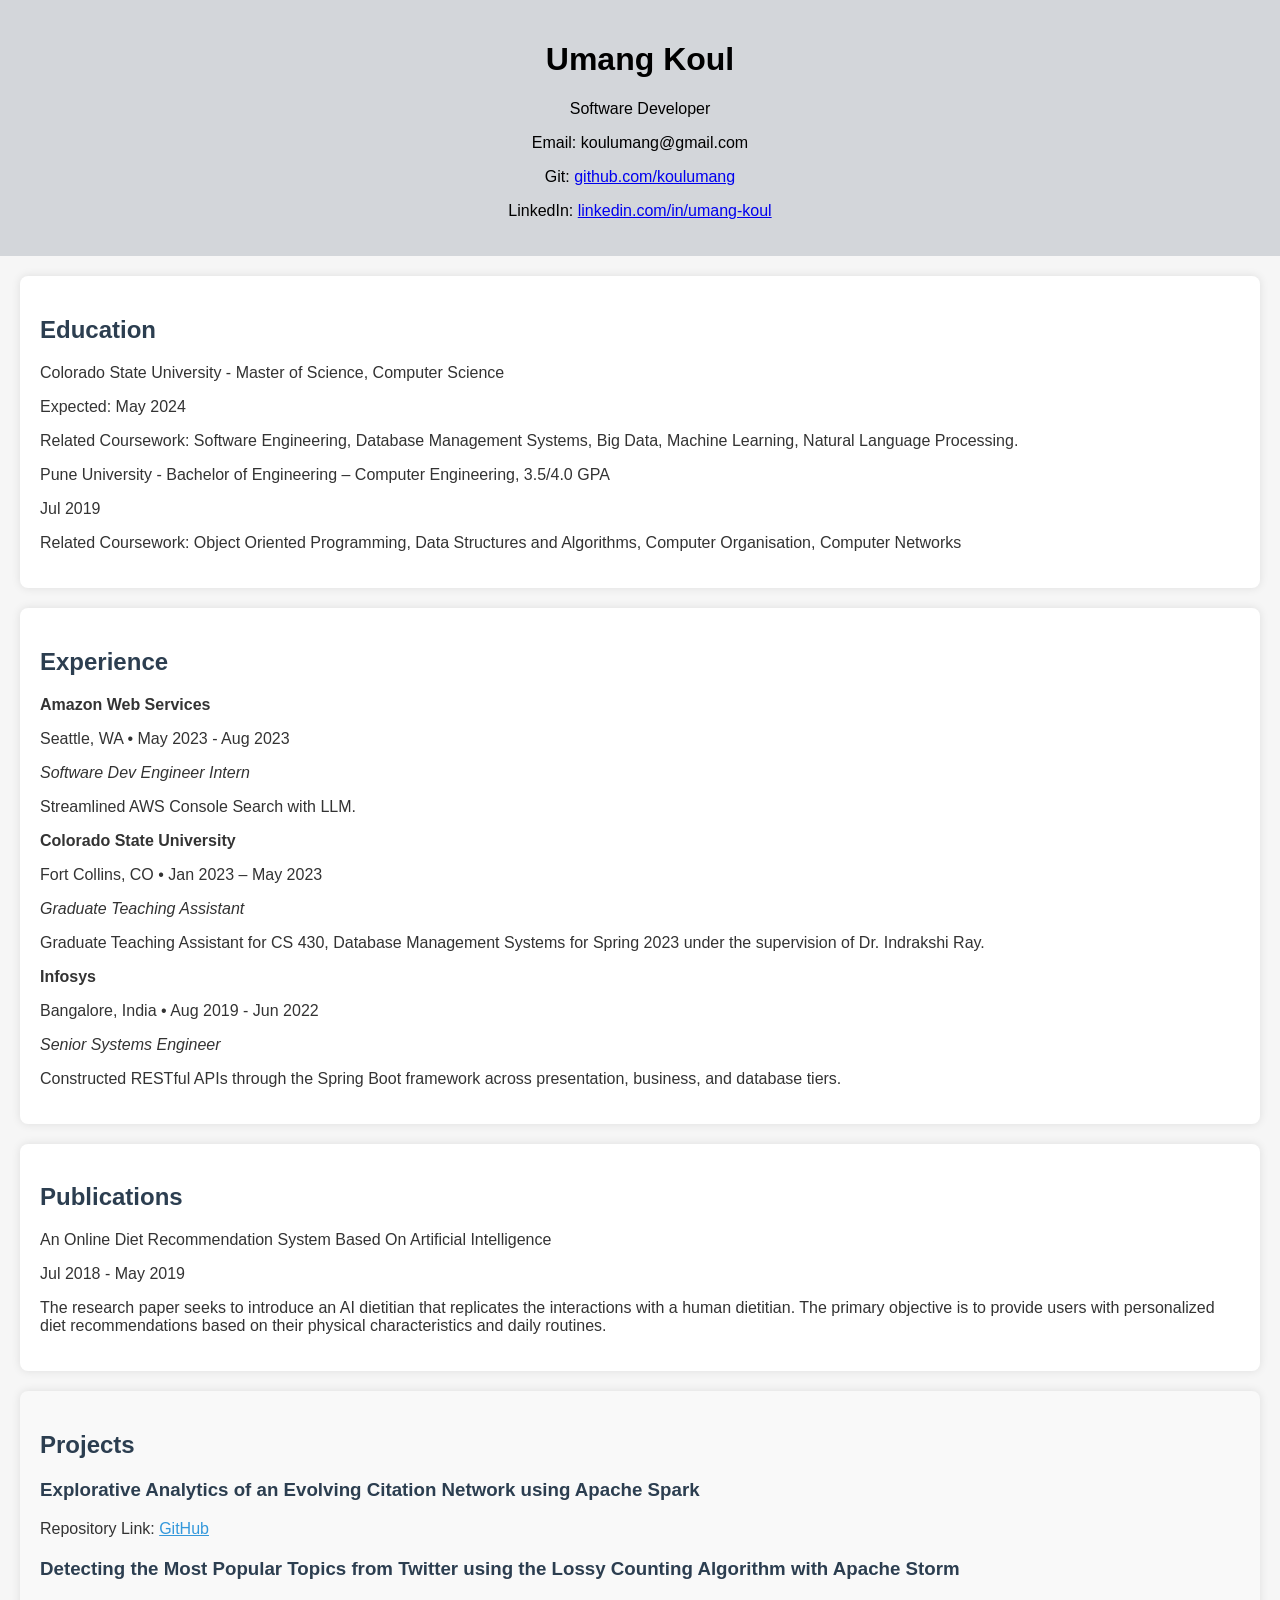
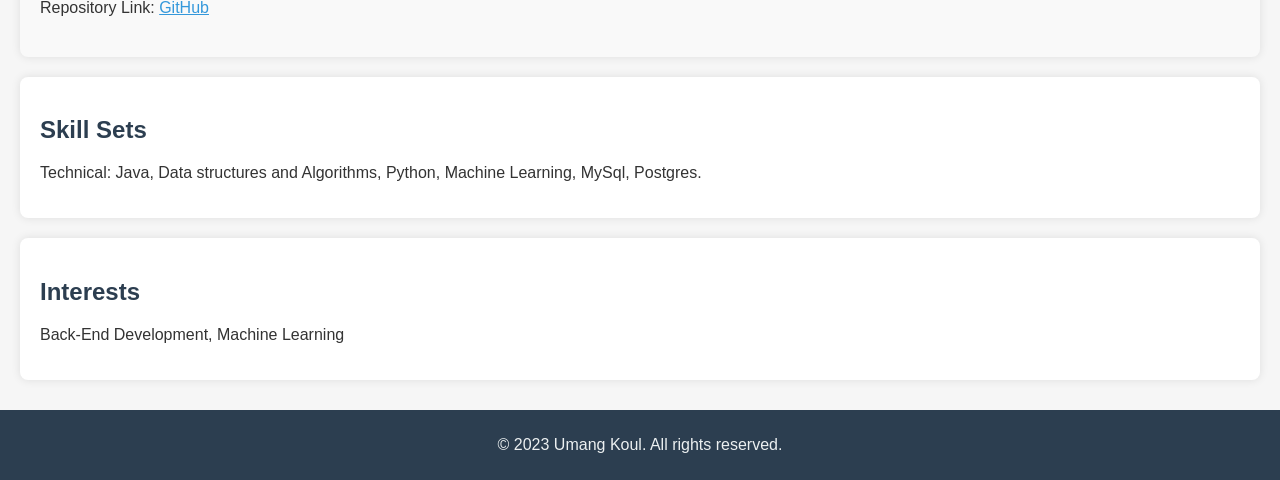
==== index.html @ 58afb128 "a" ====
<!DOCTYPE html>
<html lang="en">

<head>
  <meta charset="UTF-8">
  <meta name="viewport" content="width=device-width, initial-scale=1.0">
  <title>Umang Koul - Portfolio</title>
  <style>
    body {
      font-family: 'Arial', sans-serif;
      margin: 0;
      padding: 0;
      background-color: #f6f6f6;
      color: #333;
    }

    header {
      background-color: #d3d6da;
      color: #000000;
      text-align: center;
      padding: 20px;
    }


    h2,
    h3 {
      color: #2c3e50;
    }

    section {
      background-color: #fff;
      margin: 20px;
      padding: 20px;
      border-radius: 8px;
      box-shadow: 0 0 10px rgba(0, 0, 0, 0.1);
    }

    ul {
      list-style-type: none;
      padding: 0;
    }

    section.projects {
      background-color: #f9f9f9;
      padding: 20px;
    }

    .project {
      margin-bottom: 20px;
    }

    .project h3 {
      color: #2c3e50;
    }

    .project a {
      color: #3498db;
    }

    footer {
      text-align: center;
      margin-top: 30px;
      padding: 10px;
      background-color: #2c3e50;
      color: #ecf0f1;
    }
  </style>
</head>

<body>
  <header>
    <h1>Umang Koul</h1>
    <p>Software Developer</p>
    <p>Email: koulumang@gmail.com</p>
    <p>Git: <a href="https://github.com/koulumang" target="_blank">github.com/koulumang</a></p>
    <p>LinkedIn: <a href="https://www.linkedin.com/in/umang-koul/" target="_blank">linkedin.com/in/umang-koul</a></p>
  </header>

  <section>
    <h2>Education</h2>
    <p>Colorado State University - Master of Science, Computer Science</p>
    <p>Expected: May 2024</p>
    <p>Related Coursework: Software Engineering, Database Management Systems, Big Data, Machine Learning, Natural
      Language Processing.</p>
    <p>Pune University - Bachelor of Engineering – Computer Engineering, 3.5/4.0 GPA</p>
    <p>Jul 2019</p>
    <p>Related Coursework: Object Oriented Programming, Data Structures and Algorithms, Computer Organisation, Computer
      Networks</p>
  </section>

  <section>
    <h2>Experience</h2>
    <p><strong>Amazon Web Services</strong></p>
    <p>Seattle, WA • May 2023 - Aug 2023</p>
    <p><em>Software Dev Engineer Intern</em></p>
    <ul>
      <li>Streamlined AWS Console Search with LLM.</li>
      <!-- Add more details as needed -->
    </ul>

    <p><strong>Colorado State University</strong></p>
    <p>Fort Collins, CO • Jan 2023 – May 2023</p>
    <p><em>Graduate Teaching Assistant</em></p>
    <ul>
      <li>Graduate Teaching Assistant for CS 430, Database Management Systems for Spring 2023 under the supervision of
        Dr. Indrakshi Ray.</li>
      <!-- Add more details as needed -->
    </ul>

    <p><strong>Infosys</strong></p>
    <p>Bangalore, India • Aug 2019 - Jun 2022</p>
    <p><em>Senior Systems Engineer</em></p>
    <ul>
      <li>Constructed RESTful APIs through the Spring Boot framework across presentation, business, and database tiers.
      </li>
      <!-- Add more details as needed -->
    </ul>
  </section>

  <section>
    <h2>Publications</h2>
    <p>An Online Diet Recommendation System Based On Artificial Intelligence</p>
    <p>Jul 2018 - May 2019</p>
    <p>The research paper seeks to introduce an AI dietitian that replicates the interactions with a human dietitian.
      The primary objective is to provide users with personalized diet recommendations based on their physical
      characteristics and daily routines.</p>
  </section>

  <section class="projects">
    <h2>Projects</h2>

    <div class="project">
      <h3>Explorative Analytics of an Evolving Citation Network using Apache Spark</h3>
      <p>Repository Link: <a
          href="https://github.com/koulumang/CSU-CS535/tree/main/Explorative%20Analytics%20of%20an%20Evolving%20Citation%20Network%20using%20Apache%20Spark"
          target="_blank">GitHub</a></p>
    </div>

    <div class="project">
      <h3>Detecting the Most Popular Topics from Twitter using the Lossy Counting Algorithm with Apache Storm</h3>
      <p>Repository Link: <a
          href="https://github.com/koulumang/CSU-CS535/tree/main/Detecting%20the%20Most%20Popular%20Topics%20from%20Live%20Twitter%20Message%20Streams%20using%20the%20Lossy%20Counting%20Algorithm%20with%20Apache%20Storm"
          target="_blank">GitHub</a></p>
    </div>

    <!-- Add more projects as needed -->
  </section>

  <section>
    <h2>Skill Sets</h2>
    <p>Technical: Java, Data structures and Algorithms, Python, Machine Learning, MySql, Postgres.</p>
  </section>

  <section>
    <h2>Interests</h2>
    <p>Back-End Development, Machine Learning</p>
  </section>

  <footer>
    <p>&copy; 2023 Umang Koul. All rights reserved.</p>
  </footer>
</body>

</html>
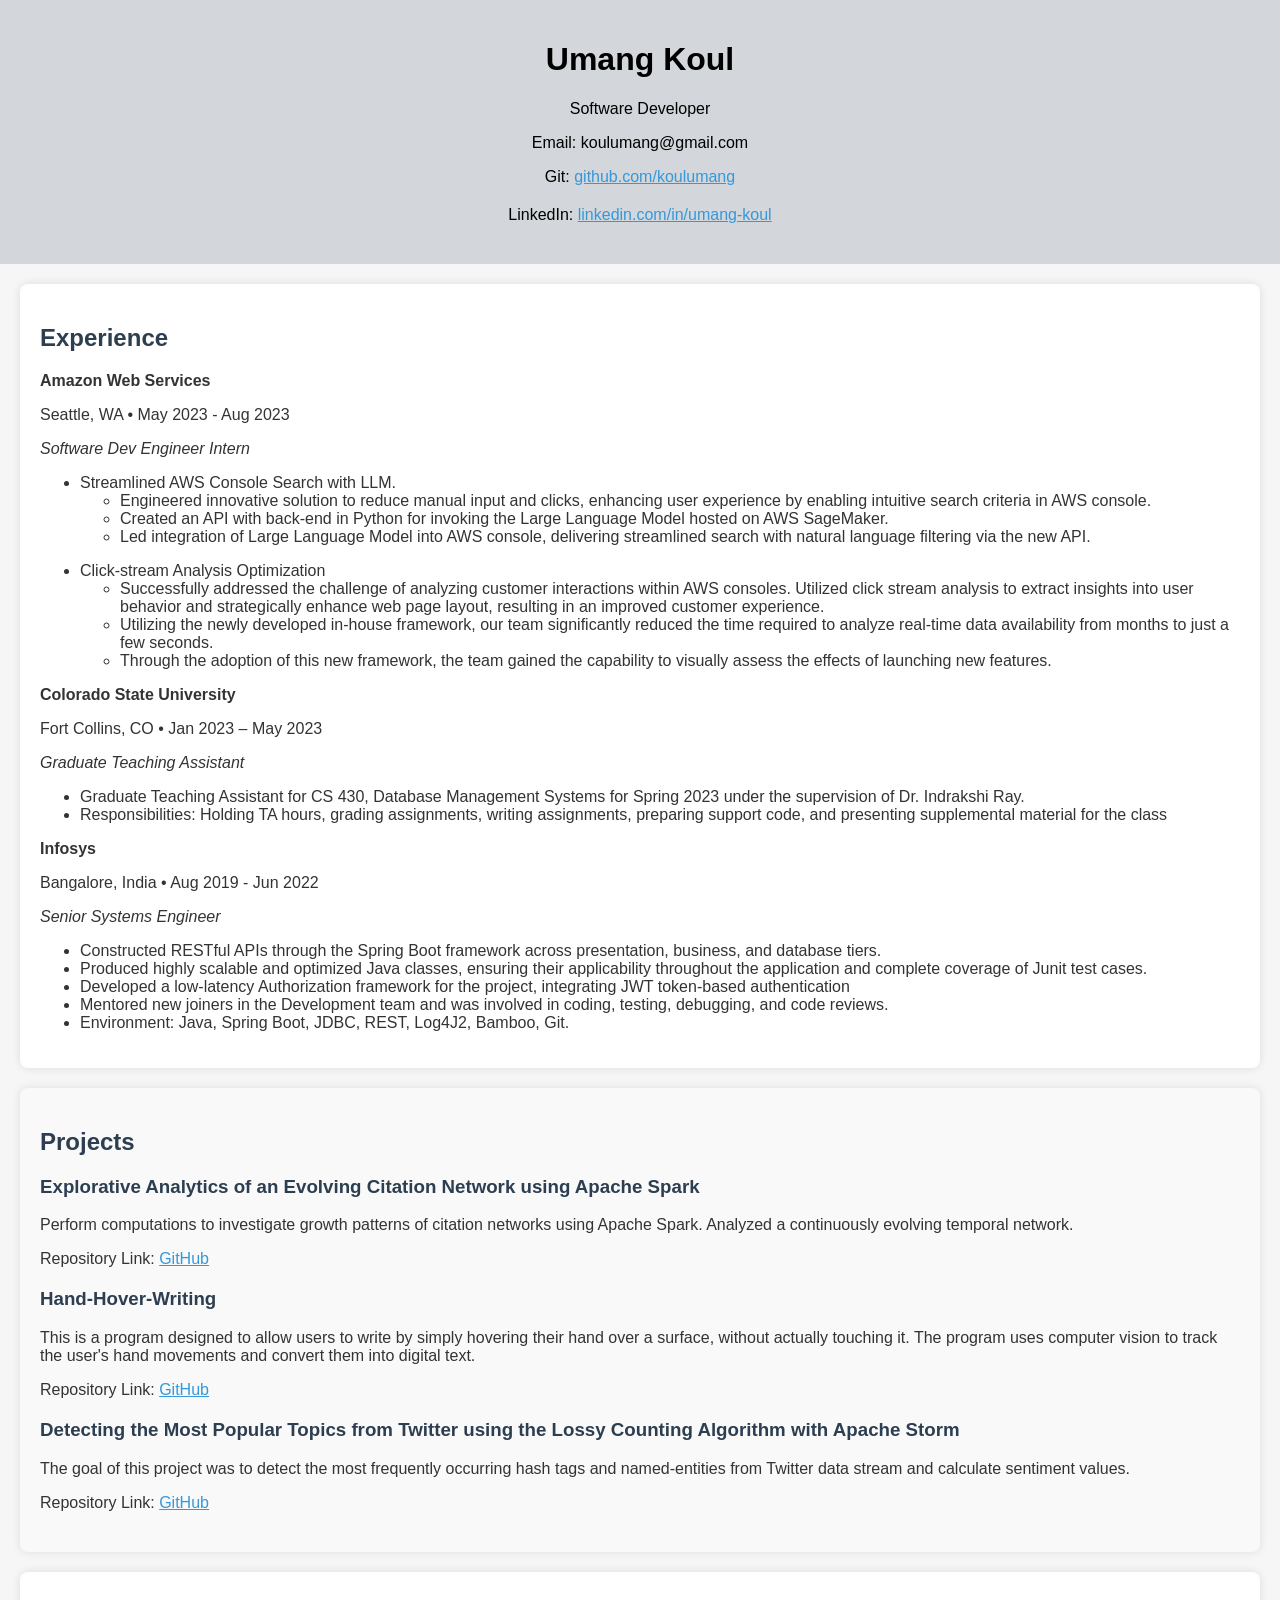
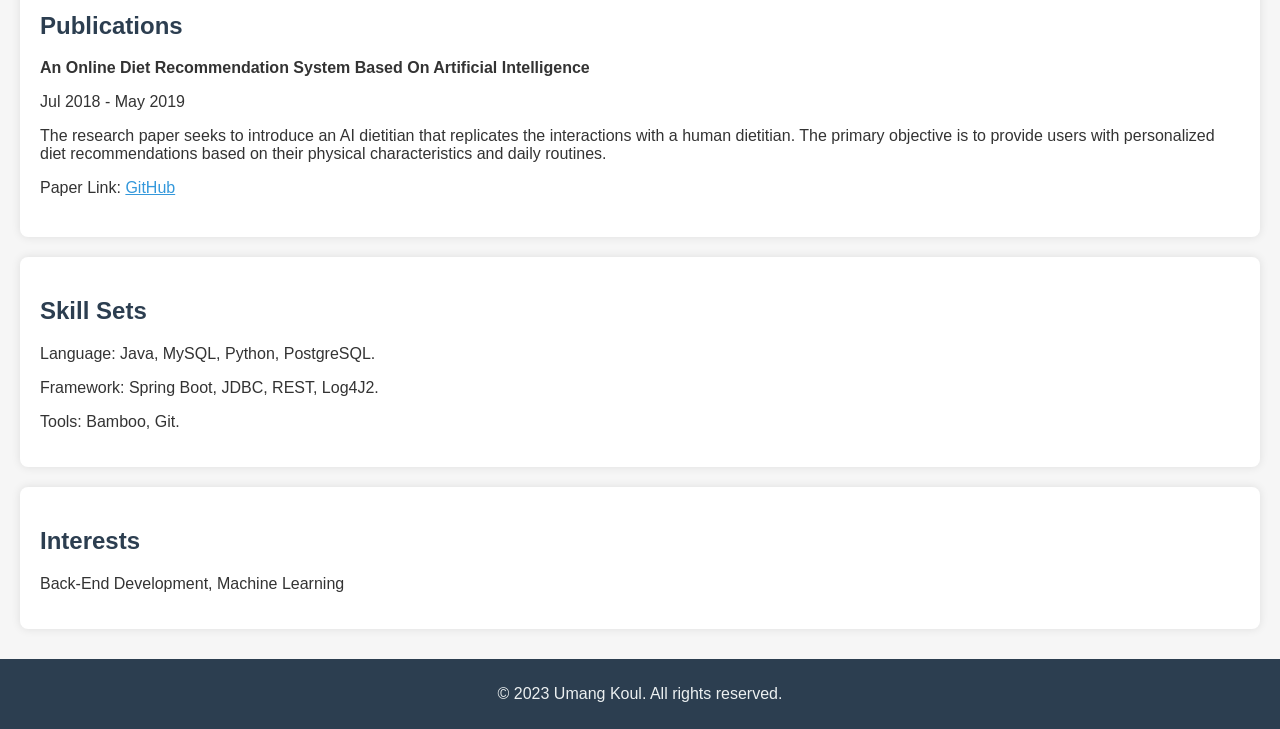
==== commit 71c39853: "changes" ====
--- a/index.html
+++ b/index.html
@@ -33,12 +33,9 @@
       padding: 20px;
       border-radius: 8px;
       box-shadow: 0 0 10px rgba(0, 0, 0, 0.1);
+      
     }
 
-    ul {
-      list-style-type: none;
-      padding: 0;
-    }
 
     section.projects {
       background-color: #f9f9f9;
@@ -72,21 +69,9 @@
     <h1>Umang Koul</h1>
     <p>Software Developer</p>
     <p>Email: koulumang@gmail.com</p>
-    <p>Git: <a href="https://github.com/koulumang" target="_blank">github.com/koulumang</a></p>
-    <p>LinkedIn: <a href="https://www.linkedin.com/in/umang-koul/" target="_blank">linkedin.com/in/umang-koul</a></p>
+    <p class="project">Git: <a href="https://github.com/koulumang" target="_blank">github.com/koulumang</a></p>
+    <p class="project">LinkedIn: <a href="https://www.linkedin.com/in/umang-koul/" target="_blank">linkedin.com/in/umang-koul</a></p>
   </header>
-
-  <section>
-    <h2>Education</h2>
-    <p>Colorado State University - Master of Science, Computer Science</p>
-    <p>Expected: May 2024</p>
-    <p>Related Coursework: Software Engineering, Database Management Systems, Big Data, Machine Learning, Natural
-      Language Processing.</p>
-    <p>Pune University - Bachelor of Engineering – Computer Engineering, 3.5/4.0 GPA</p>
-    <p>Jul 2019</p>
-    <p>Related Coursework: Object Oriented Programming, Data Structures and Algorithms, Computer Organisation, Computer
-      Networks</p>
-  </section>
 
   <section>
     <h2>Experience</h2>
@@ -95,8 +80,27 @@
     <p><em>Software Dev Engineer Intern</em></p>
     <ul>
       <li>Streamlined AWS Console Search with LLM.</li>
-      <!-- Add more details as needed -->
+        <ul>
+          <li>Engineered innovative solution to reduce manual input and clicks, enhancing user experience by enabling intuitive
+          search criteria in AWS console.</li>
+          <li>Created an API with back-end in Python for invoking the Large Language Model hosted on AWS SageMaker.</li>
+          <li>Led integration of Large Language Model into AWS console, delivering streamlined search with natural language
+          filtering via the new API.</li>
+        </ul>
     </ul>
+
+        <ul>
+          <li>Click-stream Analysis Optimization</li>
+          <ul>
+            <li>Successfully addressed the challenge of analyzing customer interactions within AWS consoles. Utilized click stream
+            analysis to extract insights into user behavior and strategically enhance web page layout, resulting in an improved
+            customer experience.</li>
+            <li>Utilizing the newly developed in-house framework, our team significantly reduced the time required to analyze real-time
+            data availability from months to just a few seconds.</li>
+            <li>Through the adoption of this new framework, the team gained the capability to visually assess the effects of launching
+            new features.</li>
+          </ul>
+        </ul>
 
     <p><strong>Colorado State University</strong></p>
     <p>Fort Collins, CO • Jan 2023 – May 2023</p>
@@ -104,7 +108,8 @@
     <ul>
       <li>Graduate Teaching Assistant for CS 430, Database Management Systems for Spring 2023 under the supervision of
         Dr. Indrakshi Ray.</li>
-      <!-- Add more details as needed -->
+      <li>Responsibilities: Holding TA hours, grading assignments, writing assignments, preparing support code, and presenting
+      supplemental material for the class</li>
     </ul>
 
     <p><strong>Infosys</strong></p>
@@ -113,42 +118,67 @@
     <ul>
       <li>Constructed RESTful APIs through the Spring Boot framework across presentation, business, and database tiers.
       </li>
-      <!-- Add more details as needed -->
+     <li>Produced highly scalable and optimized Java classes, ensuring their applicability throughout the application and
+    complete
+    coverage of Junit test cases.</li>
+    <li>Developed a low-latency Authorization framework for the project, integrating JWT token-based authentication</li>
+    <li>Mentored new joiners in the Development team and was involved in coding, testing, debugging, and code reviews.</li>
+    <li>Environment: Java, Spring Boot, JDBC, REST, Log4J2, Bamboo, Git.</li>
     </ul>
-  </section>
-
-  <section>
-    <h2>Publications</h2>
-    <p>An Online Diet Recommendation System Based On Artificial Intelligence</p>
-    <p>Jul 2018 - May 2019</p>
-    <p>The research paper seeks to introduce an AI dietitian that replicates the interactions with a human dietitian.
-      The primary objective is to provide users with personalized diet recommendations based on their physical
-      characteristics and daily routines.</p>
   </section>
 
   <section class="projects">
     <h2>Projects</h2>
-
+  
     <div class="project">
       <h3>Explorative Analytics of an Evolving Citation Network using Apache Spark</h3>
+      <p>Perform computations to investigate growth patterns of citation networks using Apache Spark. Analyzed a continuously evolving temporal network.</p>
       <p>Repository Link: <a
           href="https://github.com/koulumang/CSU-CS535/tree/main/Explorative%20Analytics%20of%20an%20Evolving%20Citation%20Network%20using%20Apache%20Spark"
           target="_blank">GitHub</a></p>
     </div>
 
     <div class="project">
+      <h3>Hand-Hover-Writing</h3>
+            <p>This is a program designed to allow users to write by simply hovering their hand over a surface, without actually
+              touching it.
+              The program uses computer vision to track the user's hand movements and convert them into digital text.
+            </p>
+      <p>Repository Link: <a
+          href="https://github.com/koulumang/Hand-Hover-Writing"
+          target="_blank">GitHub</a></p>
+
+    </div>
+  
+    <div class="project">
       <h3>Detecting the Most Popular Topics from Twitter using the Lossy Counting Algorithm with Apache Storm</h3>
+      <p>The goal of this project was to detect the most frequently occurring hash tags and named-entities from Twitter
+      data stream and calculate sentiment values.</p>
       <p>Repository Link: <a
           href="https://github.com/koulumang/CSU-CS535/tree/main/Detecting%20the%20Most%20Popular%20Topics%20from%20Live%20Twitter%20Message%20Streams%20using%20the%20Lossy%20Counting%20Algorithm%20with%20Apache%20Storm"
           target="_blank">GitHub</a></p>
     </div>
+  
+  </section>
 
-    <!-- Add more projects as needed -->
+  <section >
+    <h2>Publications</h2>
+    <p><strong>An Online Diet Recommendation System Based On Artificial Intelligence</strong></p>
+    <p>Jul 2018 - May 2019</p>
+    <p>The research paper seeks to introduce an AI dietitian that replicates the interactions with a human dietitian.
+      The primary objective is to provide users with personalized diet recommendations based on their physical
+      characteristics and daily routines.</p>
+      <p class="project">Paper Link: <a
+          href="http://www.ijcseonline.isroset.org/pub_paper/193-IJCSE-06681-55.pdf"
+          target="_blank">GitHub</a></p>
   </section>
+
 
   <section>
     <h2>Skill Sets</h2>
-    <p>Technical: Java, Data structures and Algorithms, Python, Machine Learning, MySql, Postgres.</p>
+    <p>Language: Java, MySQL, Python, PostgreSQL.</p>
+    <p>Framework: Spring Boot, JDBC, REST, Log4J2.</p>
+    <p>Tools: Bamboo, Git.</p>
   </section>
 
   <section>
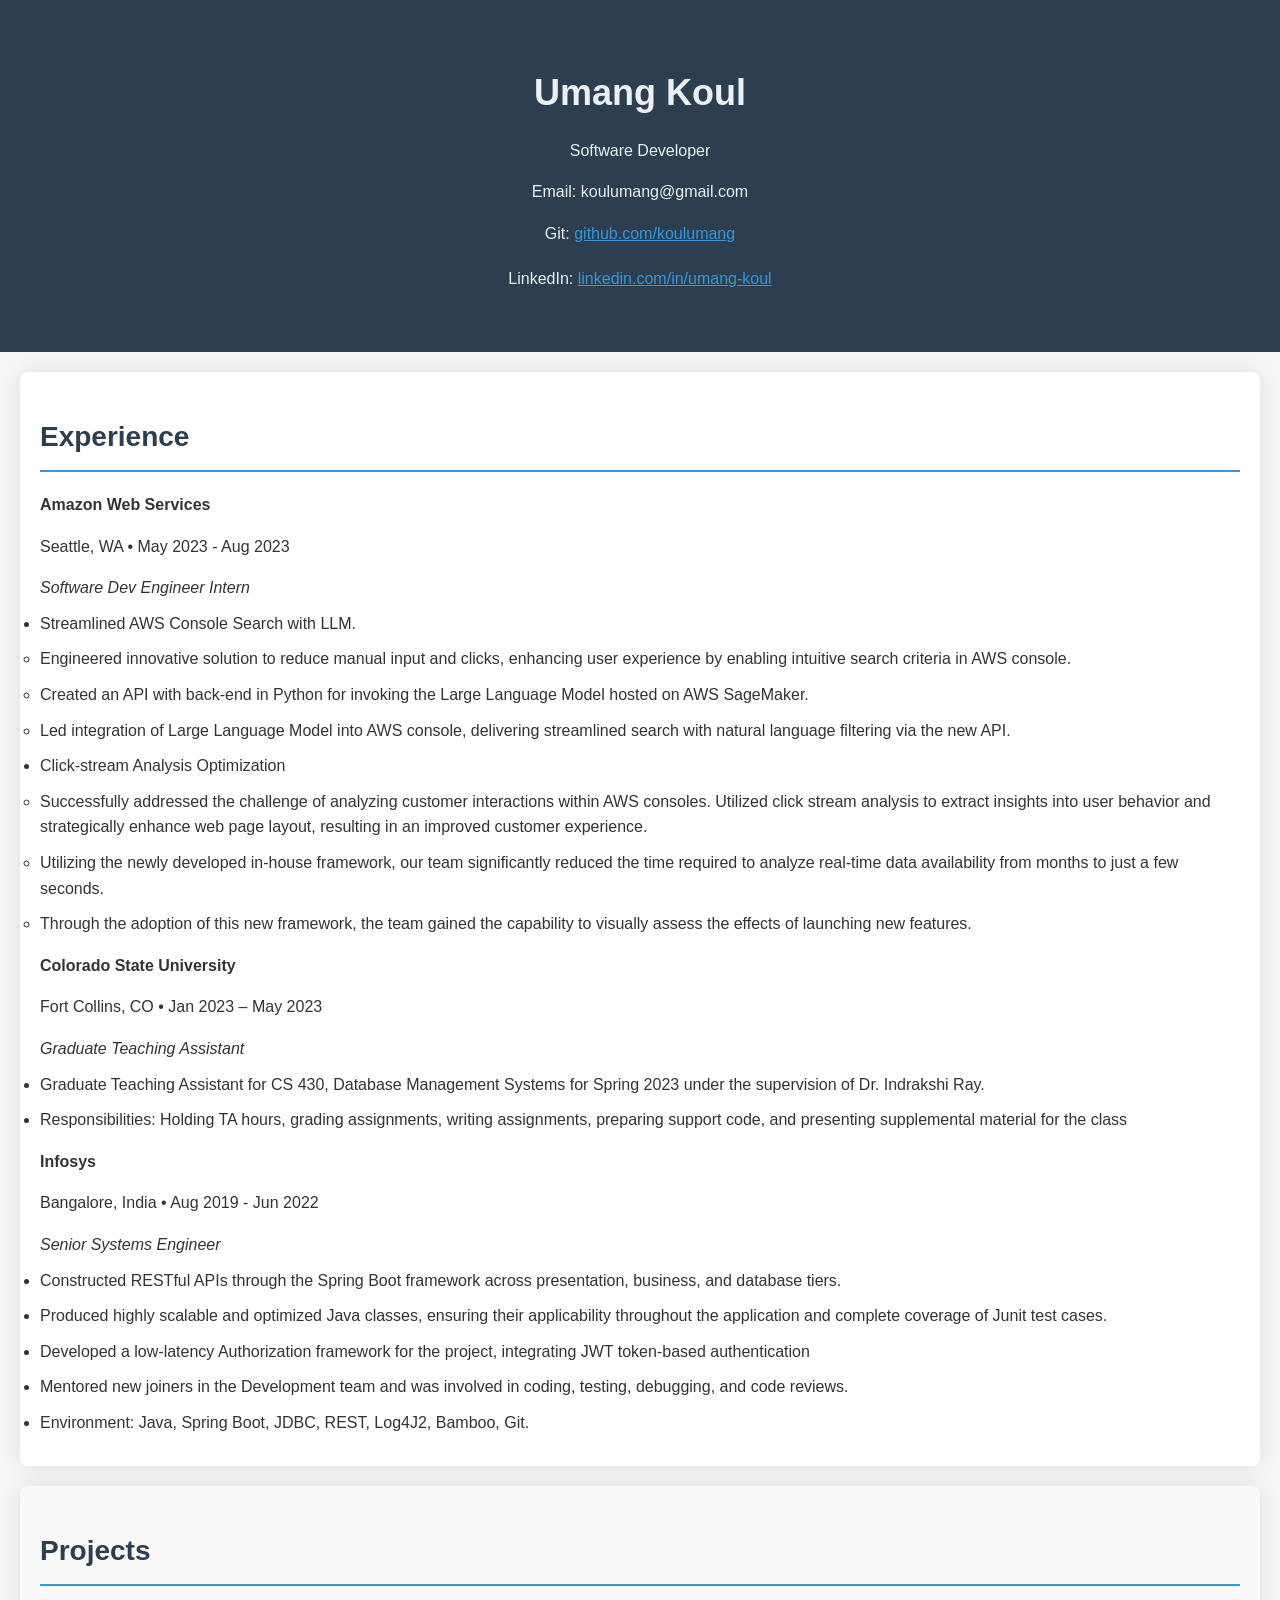
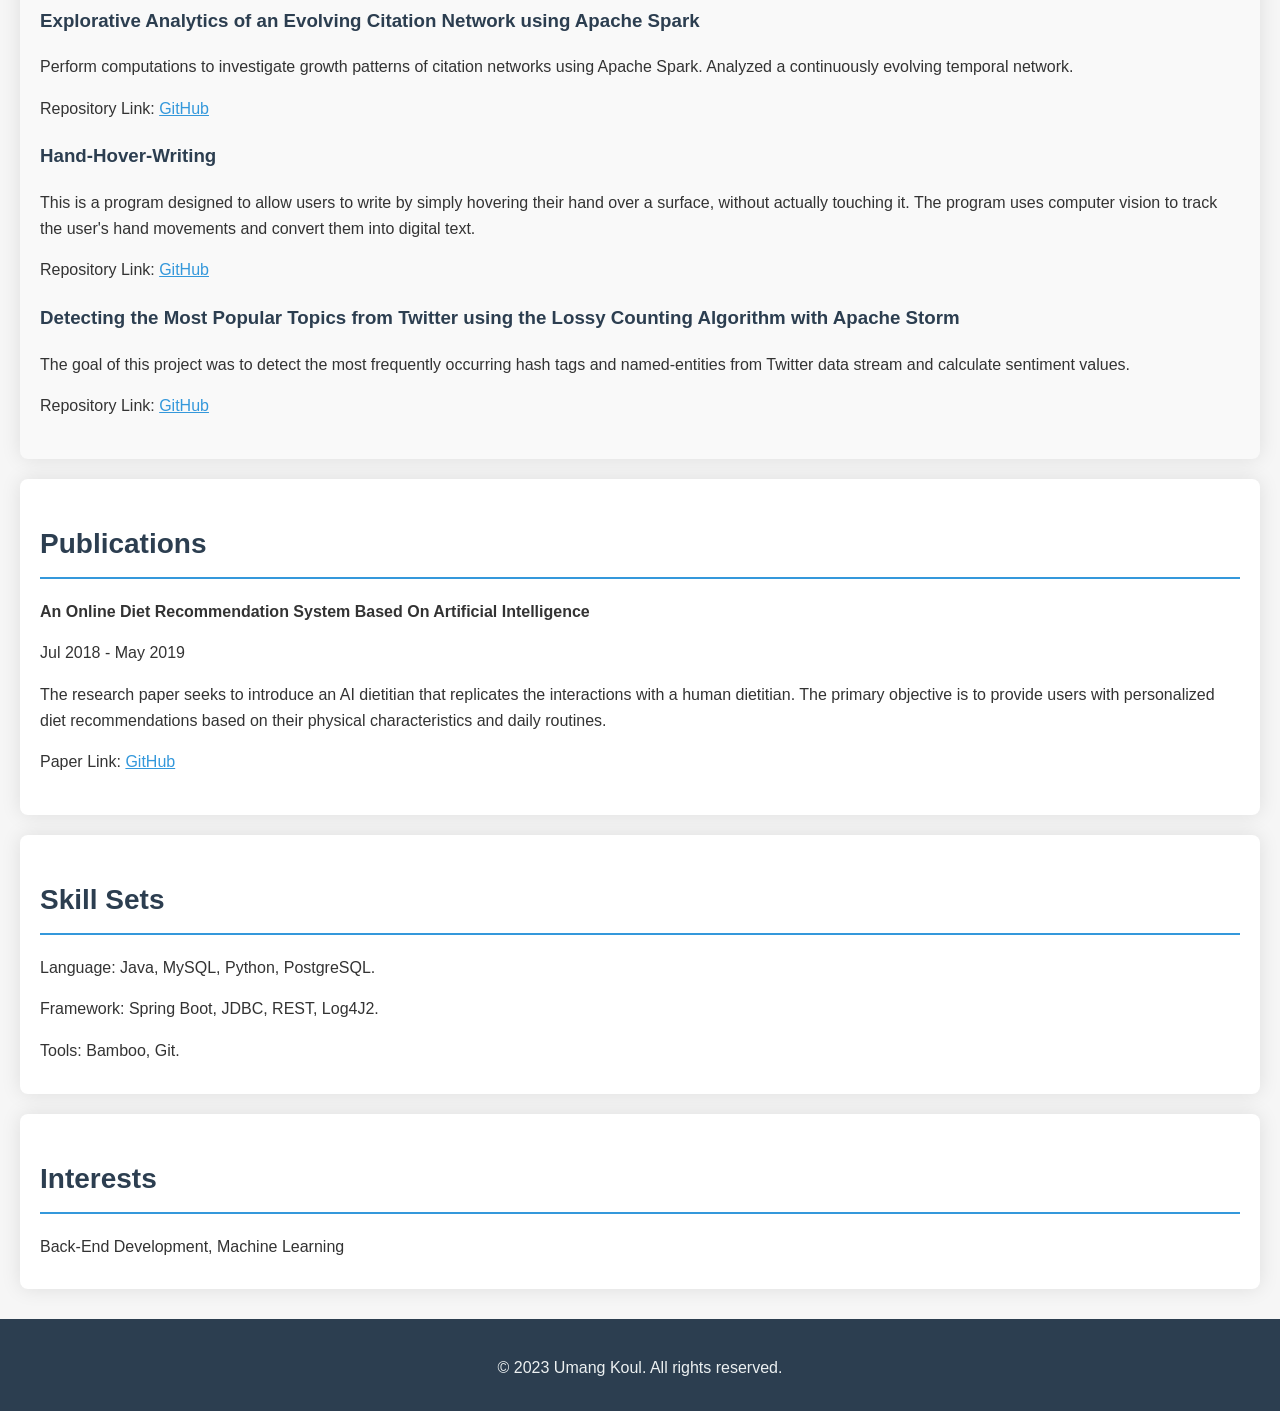
==== commit c925bc19: "formatting" ====
--- a/index.html
+++ b/index.html
@@ -12,19 +12,23 @@
       padding: 0;
       background-color: #f6f6f6;
       color: #333;
+      line-height: 1.6;
     }
 
     header {
-      background-color: #d3d6da;
-      color: #000000;
+      background-color: #2c3e50;
+      color: #ecf0f1;
       text-align: center;
-      padding: 20px;
-    }
-
-
-    h2,
-    h3 {
-      color: #2c3e50;
+      padding: 40px;
+    }
+
+    h1 {
+      margin-bottom: 10px;
+      font-size: 36px;
+    }
+
+    p {
+      margin-bottom: 10px;
     }
 
     section {
@@ -32,10 +36,25 @@
       margin: 20px;
       padding: 20px;
       border-radius: 8px;
-      box-shadow: 0 0 10px rgba(0, 0, 0, 0.1);
-      
-    }
-
+      box-shadow: 0 0 20px rgba(0, 0, 0, 0.1);
+    }
+
+    h2 {
+      color: #2c3e50;
+      border-bottom: 2px solid #3498db;
+      padding-bottom: 10px;
+      margin-bottom: 20px;
+      font-size: 28px;
+    }
+
+    ul {
+      padding: 0;
+      margin: 0;
+    }
+
+    ul li {
+      margin-bottom: 10px;
+    }
 
     section.projects {
       background-color: #f9f9f9;
@@ -57,7 +76,7 @@
     footer {
       text-align: center;
       margin-top: 30px;
-      padding: 10px;
+      padding: 20px;
       background-color: #2c3e50;
       color: #ecf0f1;
     }
@@ -70,7 +89,8 @@
     <p>Software Developer</p>
     <p>Email: koulumang@gmail.com</p>
     <p class="project">Git: <a href="https://github.com/koulumang" target="_blank">github.com/koulumang</a></p>
-    <p class="project">LinkedIn: <a href="https://www.linkedin.com/in/umang-koul/" target="_blank">linkedin.com/in/umang-koul</a></p>
+    <p class="project">LinkedIn: <a href="https://www.linkedin.com/in/umang-koul/"
+        target="_blank">linkedin.com/in/umang-koul</a></p>
   </header>
 
   <section>
@@ -80,27 +100,33 @@
     <p><em>Software Dev Engineer Intern</em></p>
     <ul>
       <li>Streamlined AWS Console Search with LLM.</li>
-        <ul>
-          <li>Engineered innovative solution to reduce manual input and clicks, enhancing user experience by enabling intuitive
+      <ul>
+        <li>Engineered innovative solution to reduce manual input and clicks, enhancing user experience by enabling
+          intuitive
           search criteria in AWS console.</li>
-          <li>Created an API with back-end in Python for invoking the Large Language Model hosted on AWS SageMaker.</li>
-          <li>Led integration of Large Language Model into AWS console, delivering streamlined search with natural language
+        <li>Created an API with back-end in Python for invoking the Large Language Model hosted on AWS SageMaker.</li>
+        <li>Led integration of Large Language Model into AWS console, delivering streamlined search with natural
+          language
           filtering via the new API.</li>
-        </ul>
-    </ul>
-
-        <ul>
-          <li>Click-stream Analysis Optimization</li>
-          <ul>
-            <li>Successfully addressed the challenge of analyzing customer interactions within AWS consoles. Utilized click stream
-            analysis to extract insights into user behavior and strategically enhance web page layout, resulting in an improved
-            customer experience.</li>
-            <li>Utilizing the newly developed in-house framework, our team significantly reduced the time required to analyze real-time
-            data availability from months to just a few seconds.</li>
-            <li>Through the adoption of this new framework, the team gained the capability to visually assess the effects of launching
-            new features.</li>
-          </ul>
-        </ul>
+      </ul>
+    </ul>
+
+    <ul>
+      <li>Click-stream Analysis Optimization</li>
+      <ul>
+        <li>Successfully addressed the challenge of analyzing customer interactions within AWS consoles. Utilized click
+          stream
+          analysis to extract insights into user behavior and strategically enhance web page layout, resulting in an
+          improved
+          customer experience.</li>
+        <li>Utilizing the newly developed in-house framework, our team significantly reduced the time required to
+          analyze real-time
+          data availability from months to just a few seconds.</li>
+        <li>Through the adoption of this new framework, the team gained the capability to visually assess the effects of
+          launching
+          new features.</li>
+      </ul>
+    </ul>
 
     <p><strong>Colorado State University</strong></p>
     <p>Fort Collins, CO • Jan 2023 – May 2023</p>
@@ -108,8 +134,9 @@
     <ul>
       <li>Graduate Teaching Assistant for CS 430, Database Management Systems for Spring 2023 under the supervision of
         Dr. Indrakshi Ray.</li>
-      <li>Responsibilities: Holding TA hours, grading assignments, writing assignments, preparing support code, and presenting
-      supplemental material for the class</li>
+      <li>Responsibilities: Holding TA hours, grading assignments, writing assignments, preparing support code, and
+        presenting
+        supplemental material for the class</li>
     </ul>
 
     <p><strong>Infosys</strong></p>
@@ -118,21 +145,26 @@
     <ul>
       <li>Constructed RESTful APIs through the Spring Boot framework across presentation, business, and database tiers.
       </li>
-     <li>Produced highly scalable and optimized Java classes, ensuring their applicability throughout the application and
-    complete
-    coverage of Junit test cases.</li>
-    <li>Developed a low-latency Authorization framework for the project, integrating JWT token-based authentication</li>
-    <li>Mentored new joiners in the Development team and was involved in coding, testing, debugging, and code reviews.</li>
-    <li>Environment: Java, Spring Boot, JDBC, REST, Log4J2, Bamboo, Git.</li>
+      <li>Produced highly scalable and optimized Java classes, ensuring their applicability throughout the application
+        and
+        complete
+        coverage of Junit test cases.</li>
+      <li>Developed a low-latency Authorization framework for the project, integrating JWT token-based authentication
+      </li>
+      <li>Mentored new joiners in the Development team and was involved in coding, testing, debugging, and code reviews.
+      </li>
+      <li>Environment: Java, Spring Boot, JDBC, REST, Log4J2, Bamboo, Git.</li>
     </ul>
   </section>
 
   <section class="projects">
     <h2>Projects</h2>
-  
+
     <div class="project">
       <h3>Explorative Analytics of an Evolving Citation Network using Apache Spark</h3>
-      <p>Perform computations to investigate growth patterns of citation networks using Apache Spark. Analyzed a continuously evolving temporal network.</p>
+      <p>Perform computations to investigate growth patterns of citation networks using Apache Spark. Analyzed a
+        continuously
+        evolving temporal network.</p>
       <p>Repository Link: <a
           href="https://github.com/koulumang/CSU-CS535/tree/main/Explorative%20Analytics%20of%20an%20Evolving%20Citation%20Network%20using%20Apache%20Spark"
           target="_blank">GitHub</a></p>
@@ -140,39 +172,38 @@
 
     <div class="project">
       <h3>Hand-Hover-Writing</h3>
-            <p>This is a program designed to allow users to write by simply hovering their hand over a surface, without actually
-              touching it.
-              The program uses computer vision to track the user's hand movements and convert them into digital text.
-            </p>
-      <p>Repository Link: <a
-          href="https://github.com/koulumang/Hand-Hover-Writing"
-          target="_blank">GitHub</a></p>
-
+      <p>This is a program designed to allow users to write by simply hovering their hand over a surface, without
+        actually
+        touching it. The program uses computer vision to track the user's hand movements and convert them into digital
+        text.
+      </p>
+      <p>Repository Link: <a href="https://github.com/koulumang/Hand-Hover-Writing" target="_blank">GitHub</a></p>
     </div>
-  
+
     <div class="project">
       <h3>Detecting the Most Popular Topics from Twitter using the Lossy Counting Algorithm with Apache Storm</h3>
       <p>The goal of this project was to detect the most frequently occurring hash tags and named-entities from Twitter
-      data stream and calculate sentiment values.</p>
+        data
+        stream and calculate sentiment values.</p>
       <p>Repository Link: <a
           href="https://github.com/koulumang/CSU-CS535/tree/main/Detecting%20the%20Most%20Popular%20Topics%20from%20Live%20Twitter%20Message%20Streams%20using%20the%20Lossy%20Counting%20Algorithm%20with%20Apache%20Storm"
           target="_blank">GitHub</a></p>
     </div>
-  
-  </section>
-
-  <section >
+
+  </section>
+
+  <section>
     <h2>Publications</h2>
     <p><strong>An Online Diet Recommendation System Based On Artificial Intelligence</strong></p>
     <p>Jul 2018 - May 2019</p>
     <p>The research paper seeks to introduce an AI dietitian that replicates the interactions with a human dietitian.
-      The primary objective is to provide users with personalized diet recommendations based on their physical
-      characteristics and daily routines.</p>
-      <p class="project">Paper Link: <a
-          href="http://www.ijcseonline.isroset.org/pub_paper/193-IJCSE-06681-55.pdf"
-          target="_blank">GitHub</a></p>
-  </section>
-
+      The
+      primary objective is to provide users with personalized diet recommendations based on their physical
+      characteristics and
+      daily routines.</p>
+    <p class="project">Paper Link: <a href="http://www.ijcseonline.isroset.org/pub_paper/193-IJCSE-06681-55.pdf"
+        target="_blank">GitHub</a></p>
+  </section>
 
   <section>
     <h2>Skill Sets</h2>
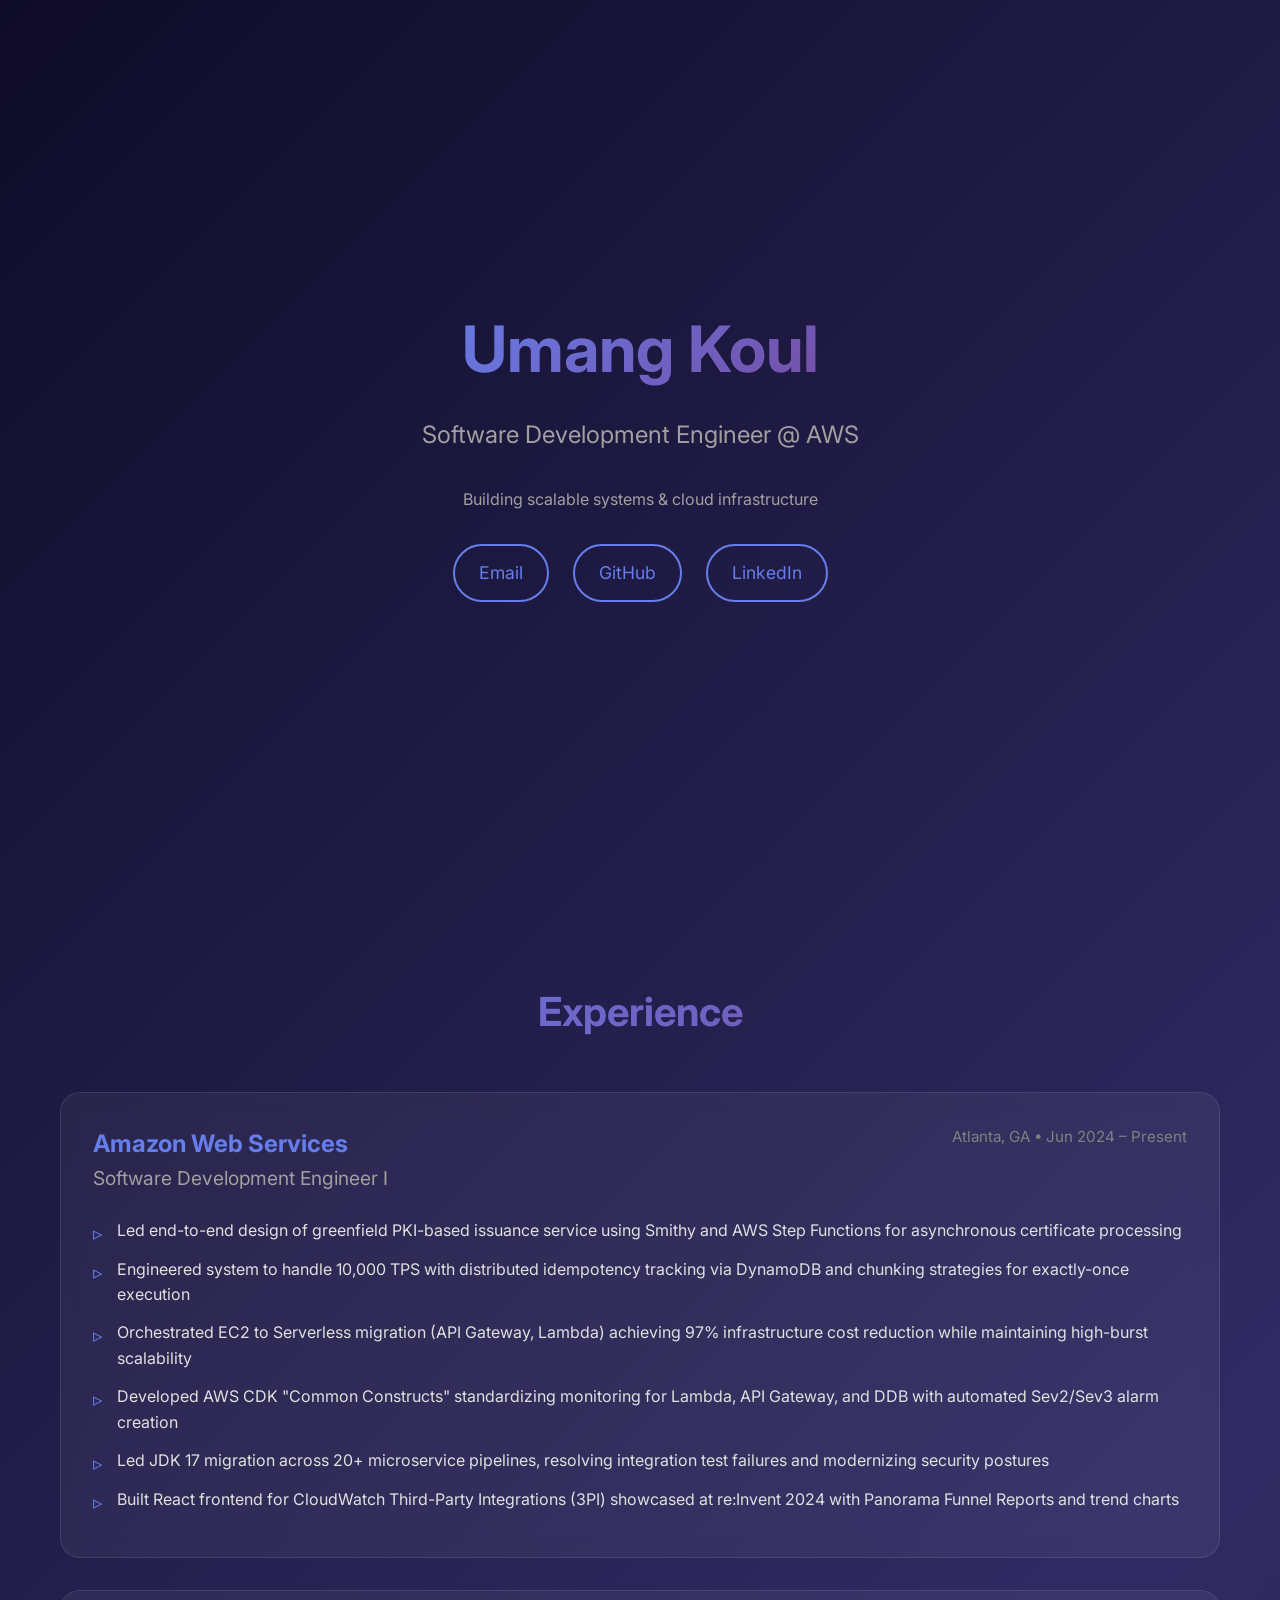
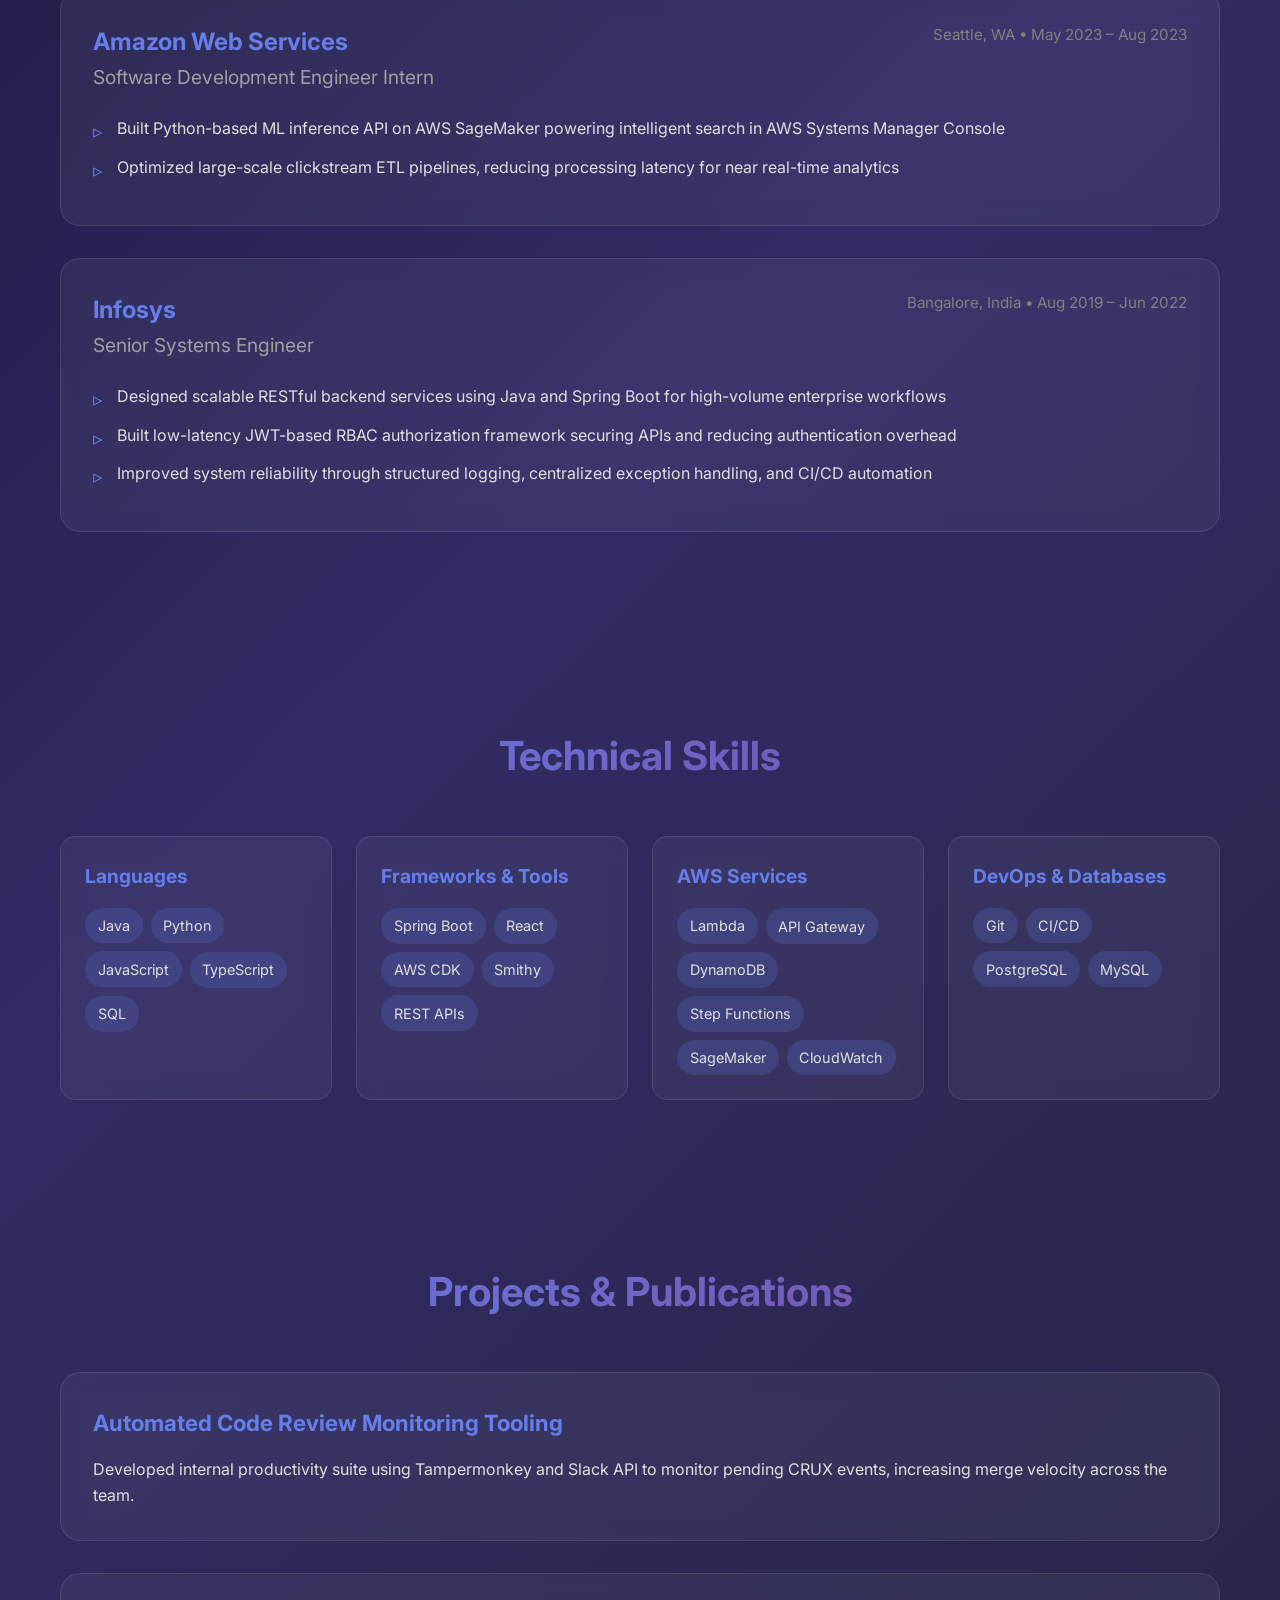
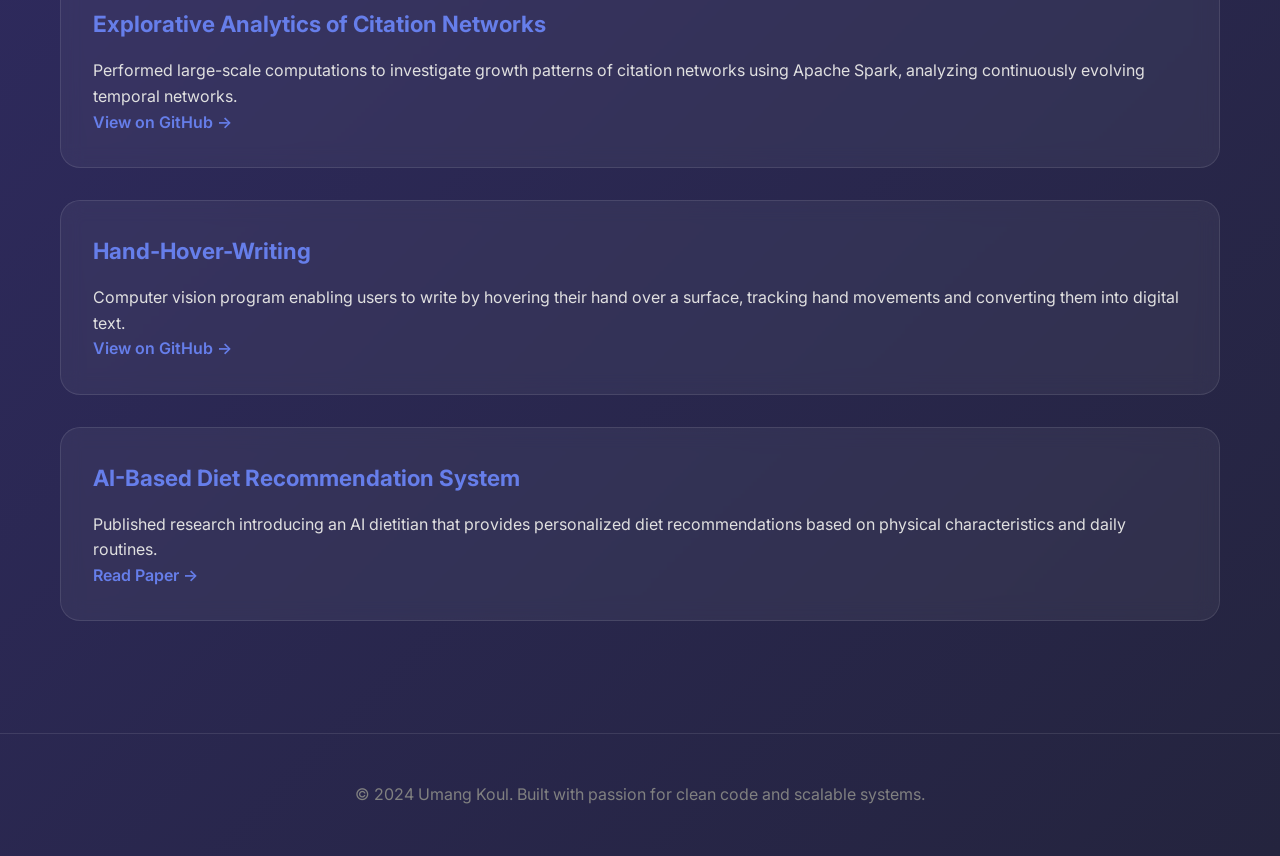
==== commit ad0251db: "🚀 Modern portfolio redesign with updated experience" ====
--- a/index.html
+++ b/index.html
@@ -1,225 +1,398 @@
 <!DOCTYPE html>
 <html lang="en">
-
 <head>
   <meta charset="UTF-8">
   <meta name="viewport" content="width=device-width, initial-scale=1.0">
-  <title>Umang Koul - Portfolio</title>
+  <title>Umang Koul - Software Engineer</title>
+  <link href="https://fonts.googleapis.com/css2?family=Inter:wght@300;400;600;700&display=swap" rel="stylesheet">
   <style>
-    body {
-      font-family: 'Arial', sans-serif;
+    * {
       margin: 0;
       padding: 0;
-      background-color: #f6f6f6;
-      color: #333;
+      box-sizing: border-box;
+    }
+
+    body {
+      font-family: 'Inter', sans-serif;
+      background: linear-gradient(135deg, #0f0c29, #302b63, #24243e);
+      color: #e0e0e0;
       line-height: 1.6;
+      overflow-x: hidden;
+    }
+
+    .container {
+      max-width: 1200px;
+      margin: 0 auto;
+      padding: 0 20px;
     }
 
     header {
-      background-color: #2c3e50;
-      color: #ecf0f1;
+      min-height: 100vh;
+      display: flex;
+      align-items: center;
+      justify-content: center;
       text-align: center;
-      padding: 40px;
+      position: relative;
+      overflow: hidden;
+    }
+
+    .hero-content {
+      z-index: 2;
+      animation: fadeInUp 1s ease;
+    }
+
+    @keyframes fadeInUp {
+      from {
+        opacity: 0;
+        transform: translateY(30px);
+      }
+      to {
+        opacity: 1;
+        transform: translateY(0);
+      }
     }
 
     h1 {
-      margin-bottom: 10px;
-      font-size: 36px;
-    }
-
-    p {
-      margin-bottom: 10px;
+      font-size: 4rem;
+      font-weight: 700;
+      margin-bottom: 1rem;
+      background: linear-gradient(135deg, #667eea 0%, #764ba2 100%);
+      -webkit-background-clip: text;
+      -webkit-text-fill-color: transparent;
+      background-clip: text;
+    }
+
+    .tagline {
+      font-size: 1.5rem;
+      color: #a0a0a0;
+      margin-bottom: 2rem;
+    }
+
+    .social-links {
+      display: flex;
+      gap: 1.5rem;
+      justify-content: center;
+      margin-top: 2rem;
+    }
+
+    .social-links a {
+      color: #667eea;
+      text-decoration: none;
+      font-size: 1.1rem;
+      padding: 0.8rem 1.5rem;
+      border: 2px solid #667eea;
+      border-radius: 50px;
+      transition: all 0.3s ease;
+    }
+
+    .social-links a:hover {
+      background: #667eea;
+      color: #fff;
+      transform: translateY(-3px);
+      box-shadow: 0 10px 20px rgba(102, 126, 234, 0.3);
     }
 
     section {
-      background-color: #fff;
-      margin: 20px;
-      padding: 20px;
-      border-radius: 8px;
-      box-shadow: 0 0 20px rgba(0, 0, 0, 0.1);
+      padding: 5rem 0;
+      animation: fadeIn 1s ease;
+    }
+
+    @keyframes fadeIn {
+      from { opacity: 0; }
+      to { opacity: 1; }
     }
 
     h2 {
-      color: #2c3e50;
-      border-bottom: 2px solid #3498db;
-      padding-bottom: 10px;
-      margin-bottom: 20px;
-      font-size: 28px;
-    }
-
-    ul {
-      padding: 0;
-      margin: 0;
-    }
-
-    ul li {
-      margin-bottom: 10px;
-    }
-
-    section.projects {
-      background-color: #f9f9f9;
-      padding: 20px;
-    }
-
-    .project {
-      margin-bottom: 20px;
-    }
-
-    .project h3 {
-      color: #2c3e50;
-    }
-
-    .project a {
-      color: #3498db;
+      font-size: 2.5rem;
+      margin-bottom: 3rem;
+      text-align: center;
+      background: linear-gradient(135deg, #667eea 0%, #764ba2 100%);
+      -webkit-background-clip: text;
+      -webkit-text-fill-color: transparent;
+      background-clip: text;
+    }
+
+    .experience-item, .project-card {
+      background: rgba(255, 255, 255, 0.05);
+      backdrop-filter: blur(10px);
+      border-radius: 20px;
+      padding: 2rem;
+      margin-bottom: 2rem;
+      border: 1px solid rgba(255, 255, 255, 0.1);
+      transition: all 0.3s ease;
+    }
+
+    .experience-item:hover, .project-card:hover {
+      transform: translateY(-5px);
+      box-shadow: 0 20px 40px rgba(102, 126, 234, 0.2);
+      border-color: rgba(102, 126, 234, 0.5);
+    }
+
+    .job-header {
+      display: flex;
+      justify-content: space-between;
+      align-items: flex-start;
+      margin-bottom: 1rem;
+      flex-wrap: wrap;
+    }
+
+    .company {
+      font-size: 1.5rem;
+      font-weight: 700;
+      color: #667eea;
+    }
+
+    .role {
+      font-size: 1.2rem;
+      color: #a0a0a0;
+      margin-bottom: 0.5rem;
+    }
+
+    .location-date {
+      color: #808080;
+      font-size: 0.95rem;
+    }
+
+    .achievements {
+      list-style: none;
+      margin-top: 1rem;
+    }
+
+    .achievements li {
+      padding-left: 1.5rem;
+      margin-bottom: 0.8rem;
+      position: relative;
+    }
+
+    .achievements li:before {
+      content: "▹";
+      position: absolute;
+      left: 0;
+      color: #667eea;
+      font-size: 1.2rem;
+    }
+
+    .skills-grid {
+      display: grid;
+      grid-template-columns: repeat(auto-fit, minmax(250px, 1fr));
+      gap: 1.5rem;
+      margin-top: 2rem;
+    }
+
+    .skill-category {
+      background: rgba(255, 255, 255, 0.05);
+      backdrop-filter: blur(10px);
+      border-radius: 15px;
+      padding: 1.5rem;
+      border: 1px solid rgba(255, 255, 255, 0.1);
+    }
+
+    .skill-category h3 {
+      color: #667eea;
+      margin-bottom: 1rem;
+      font-size: 1.2rem;
+    }
+
+    .skill-tags {
+      display: flex;
+      flex-wrap: wrap;
+      gap: 0.5rem;
+    }
+
+    .skill-tag {
+      background: rgba(102, 126, 234, 0.2);
+      padding: 0.4rem 0.8rem;
+      border-radius: 20px;
+      font-size: 0.9rem;
+      color: #e0e0e0;
+    }
+
+    .project-card h3 {
+      color: #667eea;
+      font-size: 1.4rem;
+      margin-bottom: 1rem;
+    }
+
+    .project-card a {
+      color: #667eea;
+      text-decoration: none;
+      font-weight: 600;
+      transition: color 0.3s ease;
+    }
+
+    .project-card a:hover {
+      color: #764ba2;
     }
 
     footer {
       text-align: center;
-      margin-top: 30px;
-      padding: 20px;
-      background-color: #2c3e50;
-      color: #ecf0f1;
+      padding: 3rem 0;
+      color: #808080;
+      border-top: 1px solid rgba(255, 255, 255, 0.1);
+    }
+
+    @media (max-width: 768px) {
+      h1 {
+        font-size: 2.5rem;
+      }
+
+      .tagline {
+        font-size: 1.2rem;
+      }
+
+      .job-header {
+        flex-direction: column;
+      }
+
+      .social-links {
+        flex-direction: column;
+        align-items: center;
+      }
     }
   </style>
 </head>
-
 <body>
   <header>
-    <h1>Umang Koul</h1>
-    <p>Software Developer</p>
-    <p>Email: koulumang@gmail.com</p>
-    <p class="project">Git: <a href="https://github.com/koulumang" target="_blank">github.com/koulumang</a></p>
-    <p class="project">LinkedIn: <a href="https://www.linkedin.com/in/umang-koul/"
-        target="_blank">linkedin.com/in/umang-koul</a></p>
+    <div class="hero-content">
+      <h1>Umang Koul</h1>
+      <p class="tagline">Software Development Engineer @ AWS</p>
+      <p style="color: #a0a0a0; margin-bottom: 1rem;">Building scalable systems & cloud infrastructure</p>
+      <div class="social-links">
+        <a href="mailto:koulumang@gmail.com">Email</a>
+        <a href="https://github.com/koulumang" target="_blank">GitHub</a>
+        <a href="https://www.linkedin.com/in/umang-koul/" target="_blank">LinkedIn</a>
+      </div>
+    </div>
   </header>
 
-  <section>
-    <h2>Experience</h2>
-    <p><strong>Amazon Web Services</strong></p>
-    <p>Seattle, WA • May 2023 - Aug 2023</p>
-    <p><em>Software Dev Engineer Intern</em></p>
-    <ul>
-      <li>Streamlined AWS Console Search with LLM.</li>
-      <ul>
-        <li>Engineered innovative solution to reduce manual input and clicks, enhancing user experience by enabling
-          intuitive
-          search criteria in AWS console.</li>
-        <li>Created an API with back-end in Python for invoking the Large Language Model hosted on AWS SageMaker.</li>
-        <li>Led integration of Large Language Model into AWS console, delivering streamlined search with natural
-          language
-          filtering via the new API.</li>
-      </ul>
-    </ul>
-
-    <ul>
-      <li>Click-stream Analysis Optimization</li>
-      <ul>
-        <li>Successfully addressed the challenge of analyzing customer interactions within AWS consoles. Utilized click
-          stream
-          analysis to extract insights into user behavior and strategically enhance web page layout, resulting in an
-          improved
-          customer experience.</li>
-        <li>Utilizing the newly developed in-house framework, our team significantly reduced the time required to
-          analyze real-time
-          data availability from months to just a few seconds.</li>
-        <li>Through the adoption of this new framework, the team gained the capability to visually assess the effects of
-          launching
-          new features.</li>
-      </ul>
-    </ul>
-
-    <p><strong>Colorado State University</strong></p>
-    <p>Fort Collins, CO • Jan 2023 – May 2023</p>
-    <p><em>Graduate Teaching Assistant</em></p>
-    <ul>
-      <li>Graduate Teaching Assistant for CS 430, Database Management Systems for Spring 2023 under the supervision of
-        Dr. Indrakshi Ray.</li>
-      <li>Responsibilities: Holding TA hours, grading assignments, writing assignments, preparing support code, and
-        presenting
-        supplemental material for the class</li>
-    </ul>
-
-    <p><strong>Infosys</strong></p>
-    <p>Bangalore, India • Aug 2019 - Jun 2022</p>
-    <p><em>Senior Systems Engineer</em></p>
-    <ul>
-      <li>Constructed RESTful APIs through the Spring Boot framework across presentation, business, and database tiers.
-      </li>
-      <li>Produced highly scalable and optimized Java classes, ensuring their applicability throughout the application
-        and
-        complete
-        coverage of Junit test cases.</li>
-      <li>Developed a low-latency Authorization framework for the project, integrating JWT token-based authentication
-      </li>
-      <li>Mentored new joiners in the Development team and was involved in coding, testing, debugging, and code reviews.
-      </li>
-      <li>Environment: Java, Spring Boot, JDBC, REST, Log4J2, Bamboo, Git.</li>
-    </ul>
-  </section>
-
-  <section class="projects">
-    <h2>Projects</h2>
-
-    <div class="project">
-      <h3>Explorative Analytics of an Evolving Citation Network using Apache Spark</h3>
-      <p>Perform computations to investigate growth patterns of citation networks using Apache Spark. Analyzed a
-        continuously
-        evolving temporal network.</p>
-      <p>Repository Link: <a
-          href="https://github.com/koulumang/CSU-CS535/tree/main/Explorative%20Analytics%20of%20an%20Evolving%20Citation%20Network%20using%20Apache%20Spark"
-          target="_blank">GitHub</a></p>
-    </div>
-
-    <div class="project">
-      <h3>Hand-Hover-Writing</h3>
-      <p>This is a program designed to allow users to write by simply hovering their hand over a surface, without
-        actually
-        touching it. The program uses computer vision to track the user's hand movements and convert them into digital
-        text.
-      </p>
-      <p>Repository Link: <a href="https://github.com/koulumang/Hand-Hover-Writing" target="_blank">GitHub</a></p>
-    </div>
-
-    <div class="project">
-      <h3>Detecting the Most Popular Topics from Twitter using the Lossy Counting Algorithm with Apache Storm</h3>
-      <p>The goal of this project was to detect the most frequently occurring hash tags and named-entities from Twitter
-        data
-        stream and calculate sentiment values.</p>
-      <p>Repository Link: <a
-          href="https://github.com/koulumang/CSU-CS535/tree/main/Detecting%20the%20Most%20Popular%20Topics%20from%20Live%20Twitter%20Message%20Streams%20using%20the%20Lossy%20Counting%20Algorithm%20with%20Apache%20Storm"
-          target="_blank">GitHub</a></p>
-    </div>
-
-  </section>
-
-  <section>
-    <h2>Publications</h2>
-    <p><strong>An Online Diet Recommendation System Based On Artificial Intelligence</strong></p>
-    <p>Jul 2018 - May 2019</p>
-    <p>The research paper seeks to introduce an AI dietitian that replicates the interactions with a human dietitian.
-      The
-      primary objective is to provide users with personalized diet recommendations based on their physical
-      characteristics and
-      daily routines.</p>
-    <p class="project">Paper Link: <a href="http://www.ijcseonline.isroset.org/pub_paper/193-IJCSE-06681-55.pdf"
-        target="_blank">GitHub</a></p>
-  </section>
-
-  <section>
-    <h2>Skill Sets</h2>
-    <p>Language: Java, MySQL, Python, PostgreSQL.</p>
-    <p>Framework: Spring Boot, JDBC, REST, Log4J2.</p>
-    <p>Tools: Bamboo, Git.</p>
-  </section>
-
-  <section>
-    <h2>Interests</h2>
-    <p>Back-End Development, Machine Learning</p>
-  </section>
+  <div class="container">
+    <section id="experience">
+      <h2>Experience</h2>
+
+      <div class="experience-item">
+        <div class="job-header">
+          <div>
+            <div class="company">Amazon Web Services</div>
+            <div class="role">Software Development Engineer I</div>
+          </div>
+          <div class="location-date">Atlanta, GA • Jun 2024 – Present</div>
+        </div>
+        <ul class="achievements">
+          <li>Led end-to-end design of greenfield PKI-based issuance service using Smithy and AWS Step Functions for asynchronous certificate processing</li>
+          <li>Engineered system to handle 10,000 TPS with distributed idempotency tracking via DynamoDB and chunking strategies for exactly-once execution</li>
+          <li>Orchestrated EC2 to Serverless migration (API Gateway, Lambda) achieving 97% infrastructure cost reduction while maintaining high-burst scalability</li>
+          <li>Developed AWS CDK "Common Constructs" standardizing monitoring for Lambda, API Gateway, and DDB with automated Sev2/Sev3 alarm creation</li>
+          <li>Led JDK 17 migration across 20+ microservice pipelines, resolving integration test failures and modernizing security postures</li>
+          <li>Built React frontend for CloudWatch Third-Party Integrations (3PI) showcased at re:Invent 2024 with Panorama Funnel Reports and trend charts</li>
+        </ul>
+      </div>
+
+      <div class="experience-item">
+        <div class="job-header">
+          <div>
+            <div class="company">Amazon Web Services</div>
+            <div class="role">Software Development Engineer Intern</div>
+          </div>
+          <div class="location-date">Seattle, WA • May 2023 – Aug 2023</div>
+        </div>
+        <ul class="achievements">
+          <li>Built Python-based ML inference API on AWS SageMaker powering intelligent search in AWS Systems Manager Console</li>
+          <li>Optimized large-scale clickstream ETL pipelines, reducing processing latency for near real-time analytics</li>
+        </ul>
+      </div>
+
+      <div class="experience-item">
+        <div class="job-header">
+          <div>
+            <div class="company">Infosys</div>
+            <div class="role">Senior Systems Engineer</div>
+          </div>
+          <div class="location-date">Bangalore, India • Aug 2019 – Jun 2022</div>
+        </div>
+        <ul class="achievements">
+          <li>Designed scalable RESTful backend services using Java and Spring Boot for high-volume enterprise workflows</li>
+          <li>Built low-latency JWT-based RBAC authorization framework securing APIs and reducing authentication overhead</li>
+          <li>Improved system reliability through structured logging, centralized exception handling, and CI/CD automation</li>
+        </ul>
+      </div>
+    </section>
+
+    <section id="skills">
+      <h2>Technical Skills</h2>
+      <div class="skills-grid">
+        <div class="skill-category">
+          <h3>Languages</h3>
+          <div class="skill-tags">
+            <span class="skill-tag">Java</span>
+            <span class="skill-tag">Python</span>
+            <span class="skill-tag">JavaScript</span>
+            <span class="skill-tag">TypeScript</span>
+            <span class="skill-tag">SQL</span>
+          </div>
+        </div>
+        <div class="skill-category">
+          <h3>Frameworks & Tools</h3>
+          <div class="skill-tags">
+            <span class="skill-tag">Spring Boot</span>
+            <span class="skill-tag">React</span>
+            <span class="skill-tag">AWS CDK</span>
+            <span class="skill-tag">Smithy</span>
+            <span class="skill-tag">REST APIs</span>
+          </div>
+        </div>
+        <div class="skill-category">
+          <h3>AWS Services</h3>
+          <div class="skill-tags">
+            <span class="skill-tag">Lambda</span>
+            <span class="skill-tag">API Gateway</span>
+            <span class="skill-tag">DynamoDB</span>
+            <span class="skill-tag">Step Functions</span>
+            <span class="skill-tag">SageMaker</span>
+            <span class="skill-tag">CloudWatch</span>
+          </div>
+        </div>
+        <div class="skill-category">
+          <h3>DevOps & Databases</h3>
+          <div class="skill-tags">
+            <span class="skill-tag">Git</span>
+            <span class="skill-tag">CI/CD</span>
+            <span class="skill-tag">PostgreSQL</span>
+            <span class="skill-tag">MySQL</span>
+          </div>
+        </div>
+      </div>
+    </section>
+
+    <section id="projects">
+      <h2>Projects & Publications</h2>
+
+      <div class="project-card">
+        <h3>Automated Code Review Monitoring Tooling</h3>
+        <p>Developed internal productivity suite using Tampermonkey and Slack API to monitor pending CRUX events, increasing merge velocity across the team.</p>
+      </div>
+
+      <div class="project-card">
+        <h3>Explorative Analytics of Citation Networks</h3>
+        <p>Performed large-scale computations to investigate growth patterns of citation networks using Apache Spark, analyzing continuously evolving temporal networks.</p>
+        <p><a href="https://github.com/koulumang/CSU-CS535/tree/main/Explorative%20Analytics%20of%20an%20Evolving%20Citation%20Network%20using%20Apache%20Spark" target="_blank">View on GitHub →</a></p>
+      </div>
+
+      <div class="project-card">
+        <h3>Hand-Hover-Writing</h3>
+        <p>Computer vision program enabling users to write by hovering their hand over a surface, tracking hand movements and converting them into digital text.</p>
+        <p><a href="https://github.com/koulumang/Hand-Hover-Writing" target="_blank">View on GitHub →</a></p>
+      </div>
+
+      <div class="project-card">
+        <h3>AI-Based Diet Recommendation System</h3>
+        <p>Published research introducing an AI dietitian that provides personalized diet recommendations based on physical characteristics and daily routines.</p>
+        <p><a href="http://www.ijcseonline.isroset.org/pub_paper/193-IJCSE-06681-55.pdf" target="_blank">Read Paper →</a></p>
+      </div>
+    </section>
+  </div>
 
   <footer>
-    <p>&copy; 2023 Umang Koul. All rights reserved.</p>
+    <p>&copy; 2024 Umang Koul. Built with passion for clean code and scalable systems.</p>
   </footer>
 </body>
-
 </html>
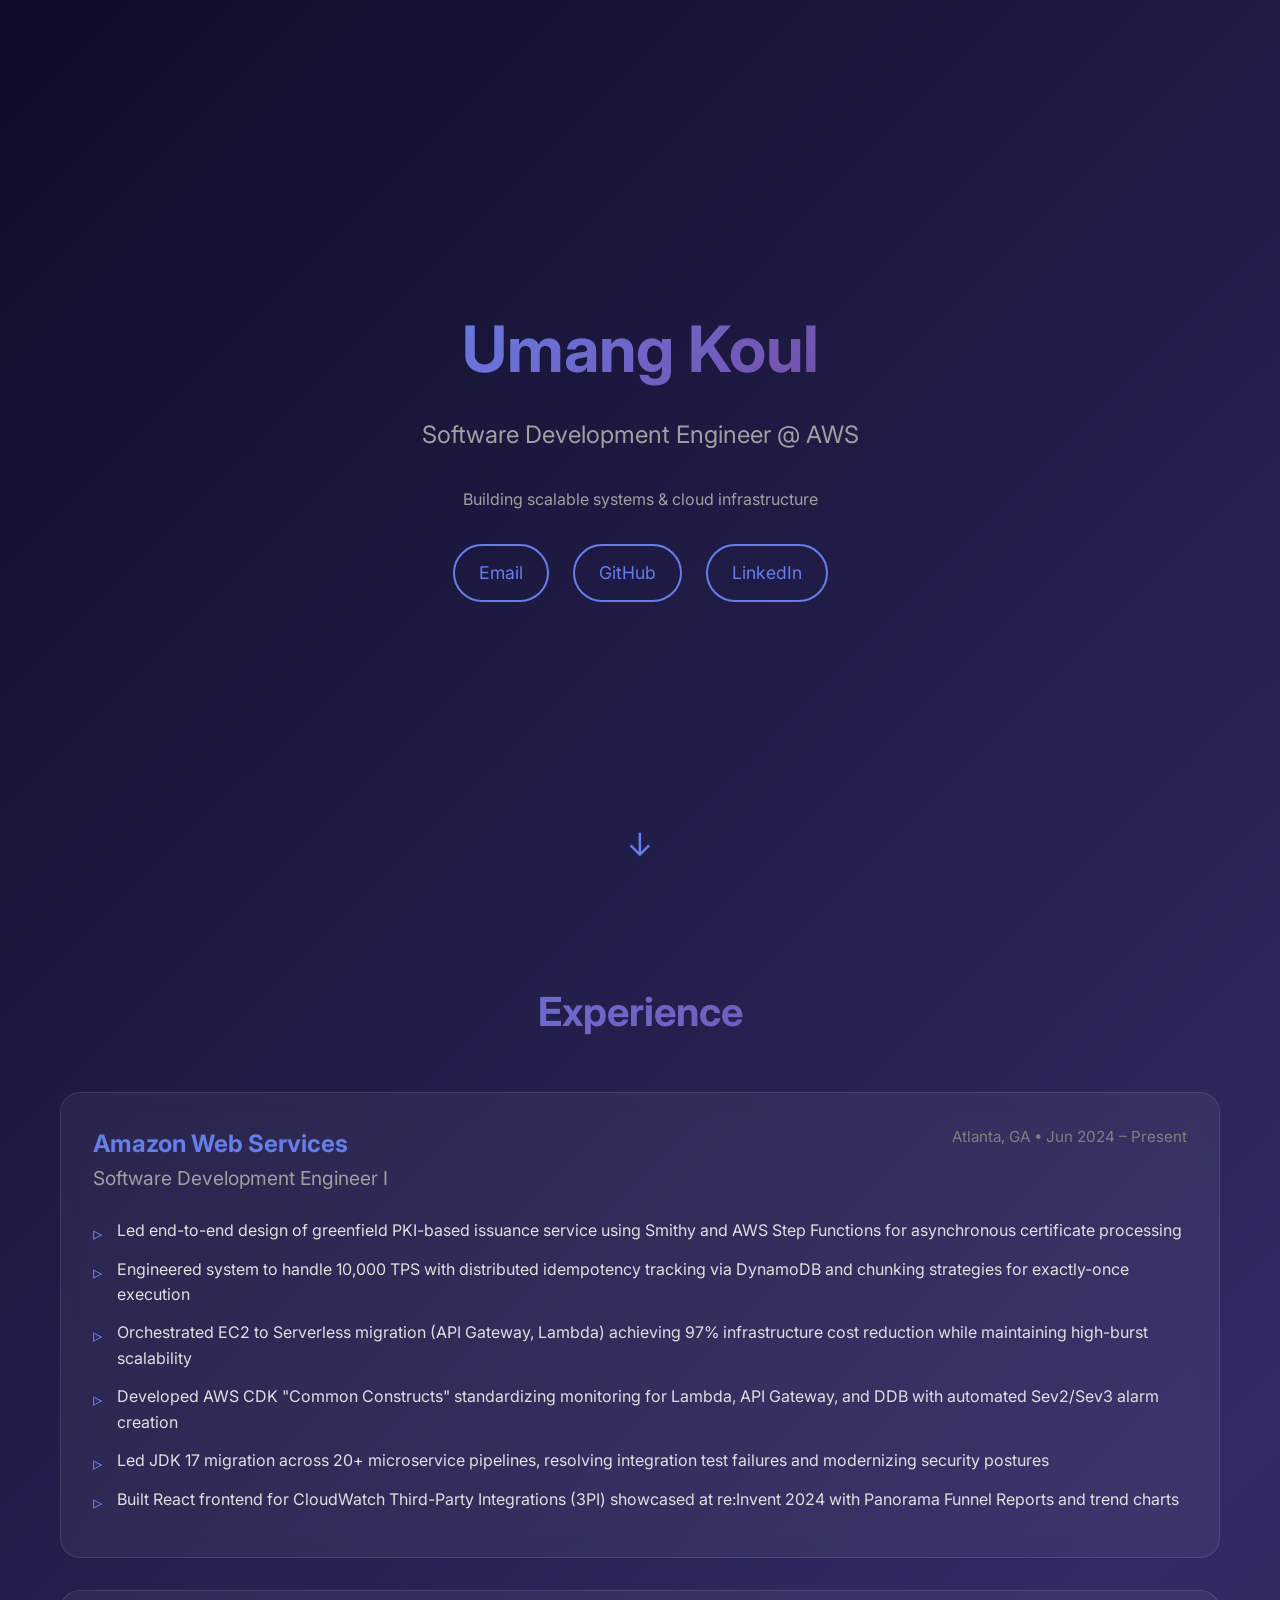
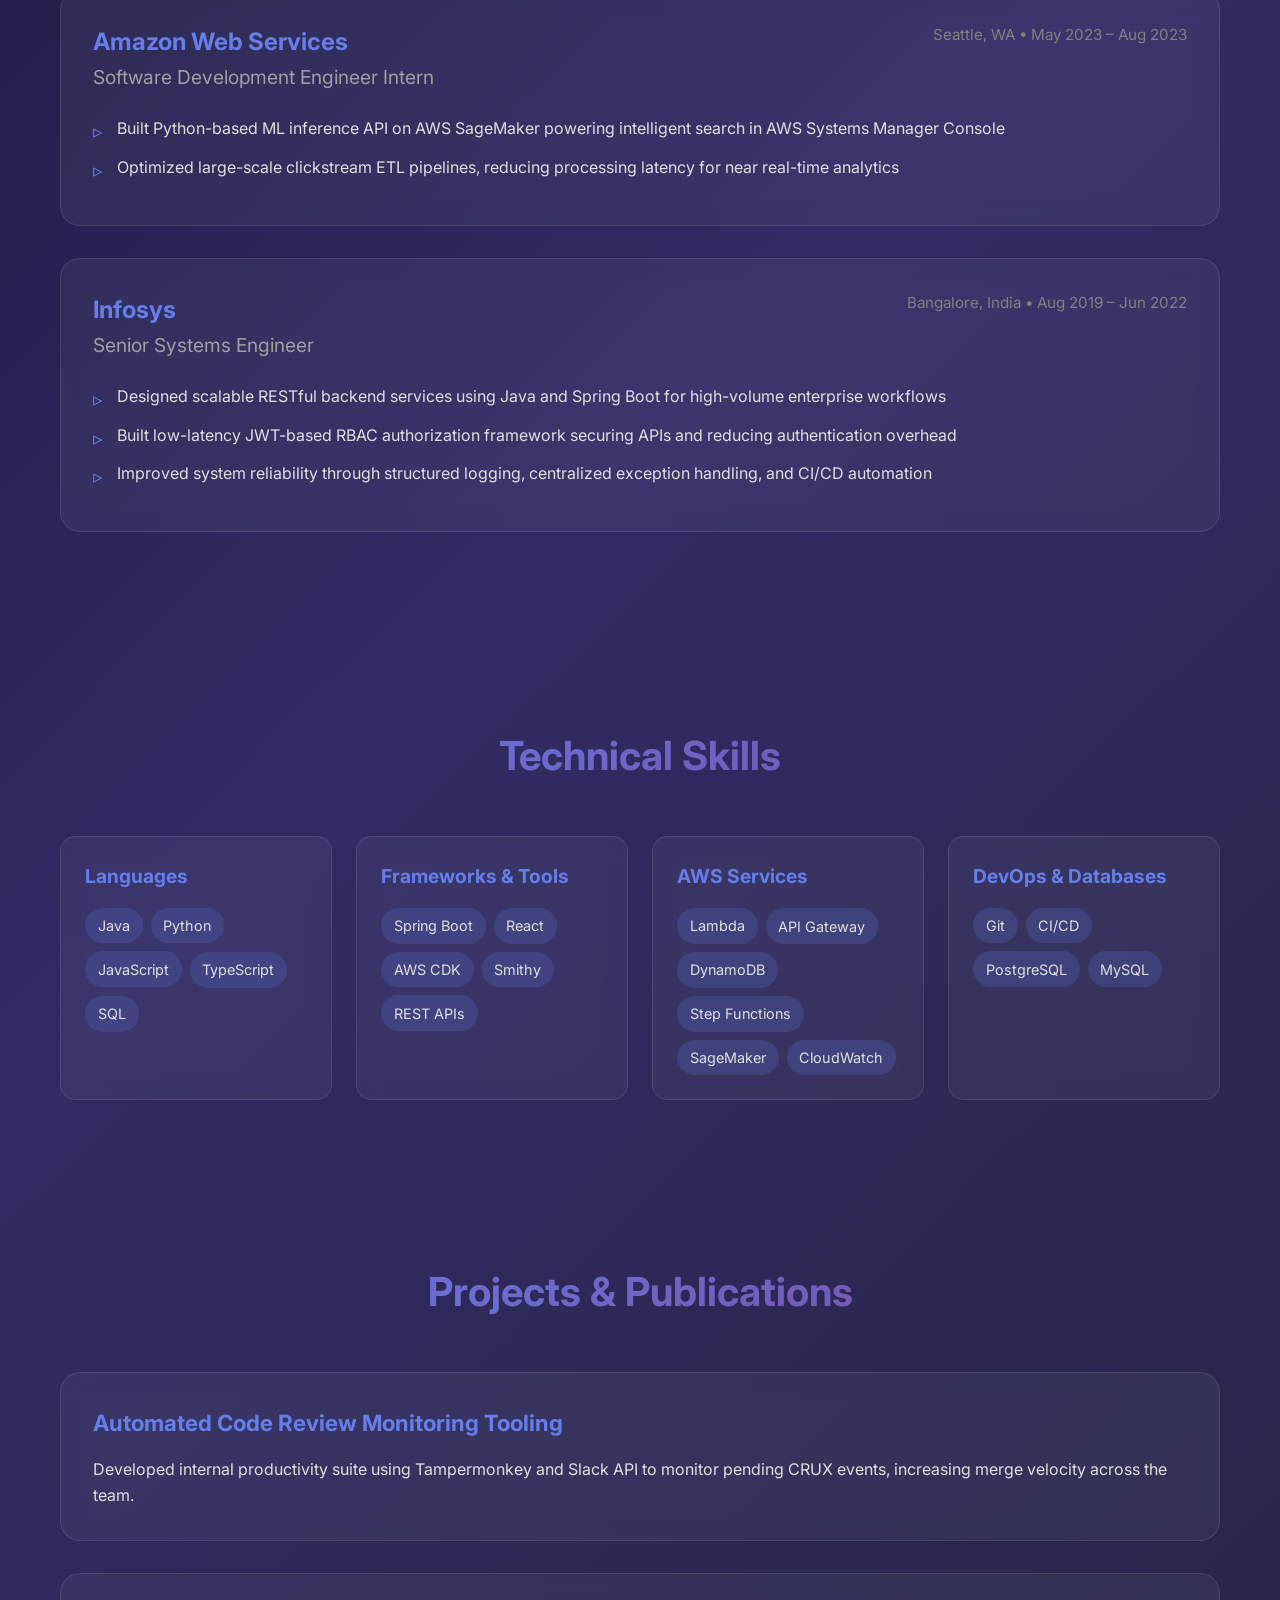
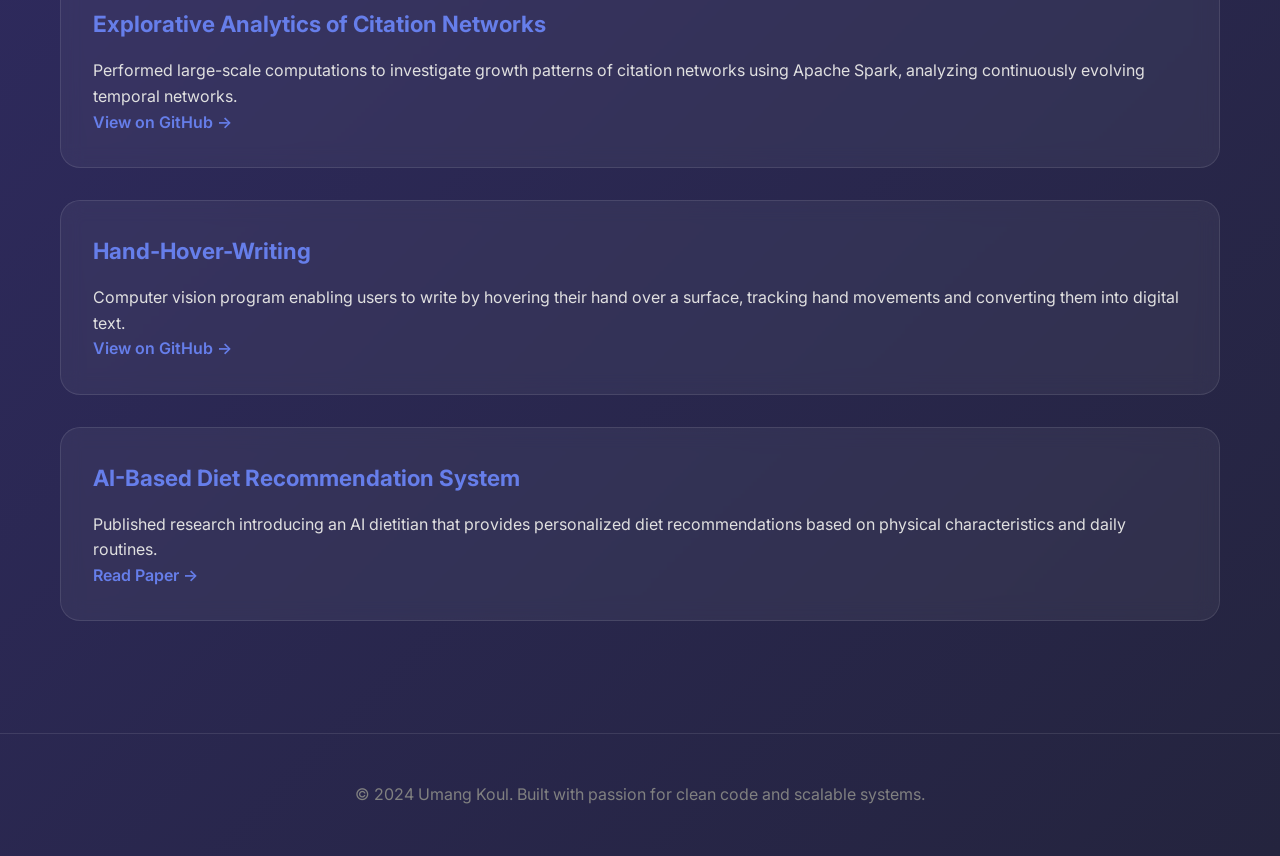
==== commit 5fcd88d9: "Add animated scroll indicator" ====
--- a/index.html
+++ b/index.html
@@ -231,6 +231,33 @@
       border-top: 1px solid rgba(255, 255, 255, 0.1);
     }
 
+    .scroll-indicator {
+      position: absolute;
+      bottom: 30px;
+      left: 50%;
+      transform: translateX(-50%);
+      animation: bounce 2s infinite;
+      cursor: pointer;
+    }
+
+    .scroll-indicator::before {
+      content: "↓";
+      font-size: 2rem;
+      color: #667eea;
+    }
+
+    @keyframes bounce {
+      0%, 20%, 50%, 80%, 100% {
+        transform: translateX(-50%) translateY(0);
+      }
+      40% {
+        transform: translateX(-50%) translateY(-10px);
+      }
+      60% {
+        transform: translateX(-50%) translateY(-5px);
+      }
+    }
+
     @media (max-width: 768px) {
       h1 {
         font-size: 2.5rem;
@@ -263,6 +290,7 @@
         <a href="https://www.linkedin.com/in/umang-koul/" target="_blank">LinkedIn</a>
       </div>
     </div>
+    <div class="scroll-indicator" onclick="document.getElementById('experience').scrollIntoView({behavior: 'smooth'})"></div>
   </header>
 
   <div class="container">
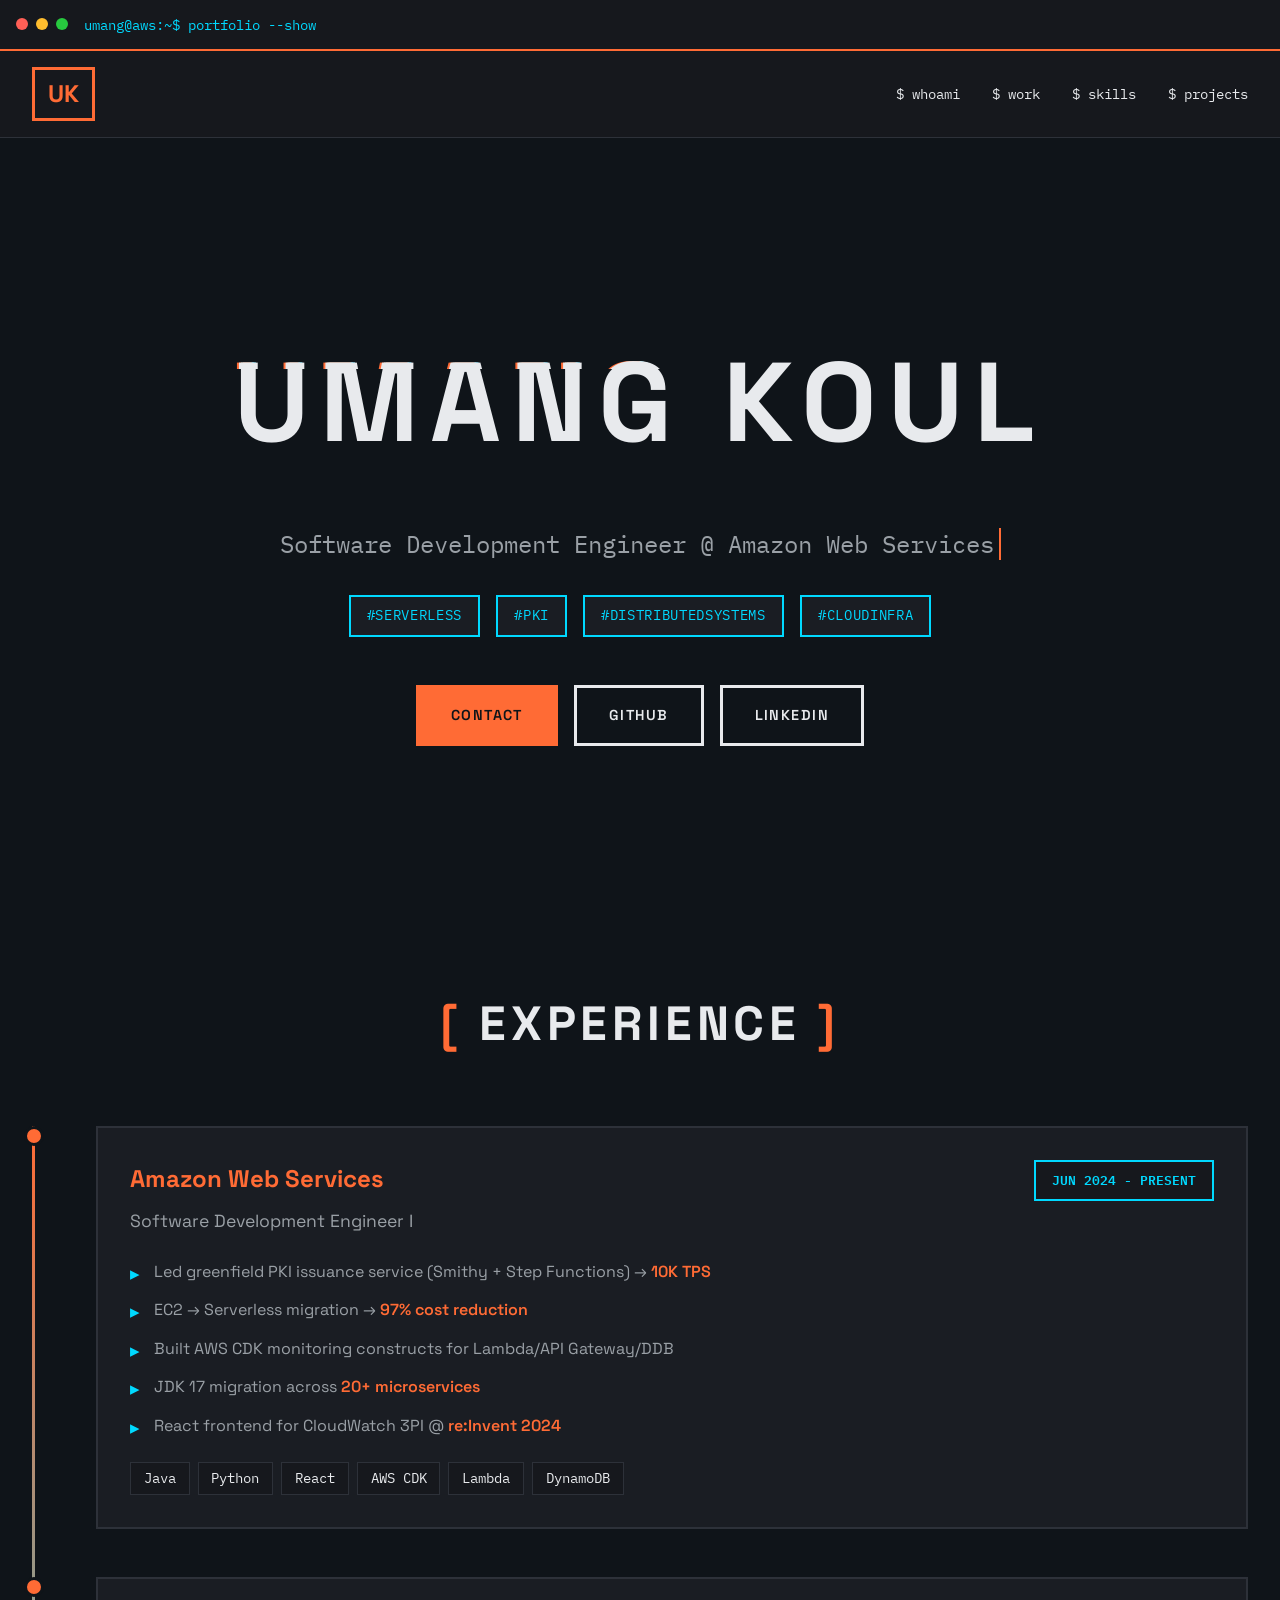
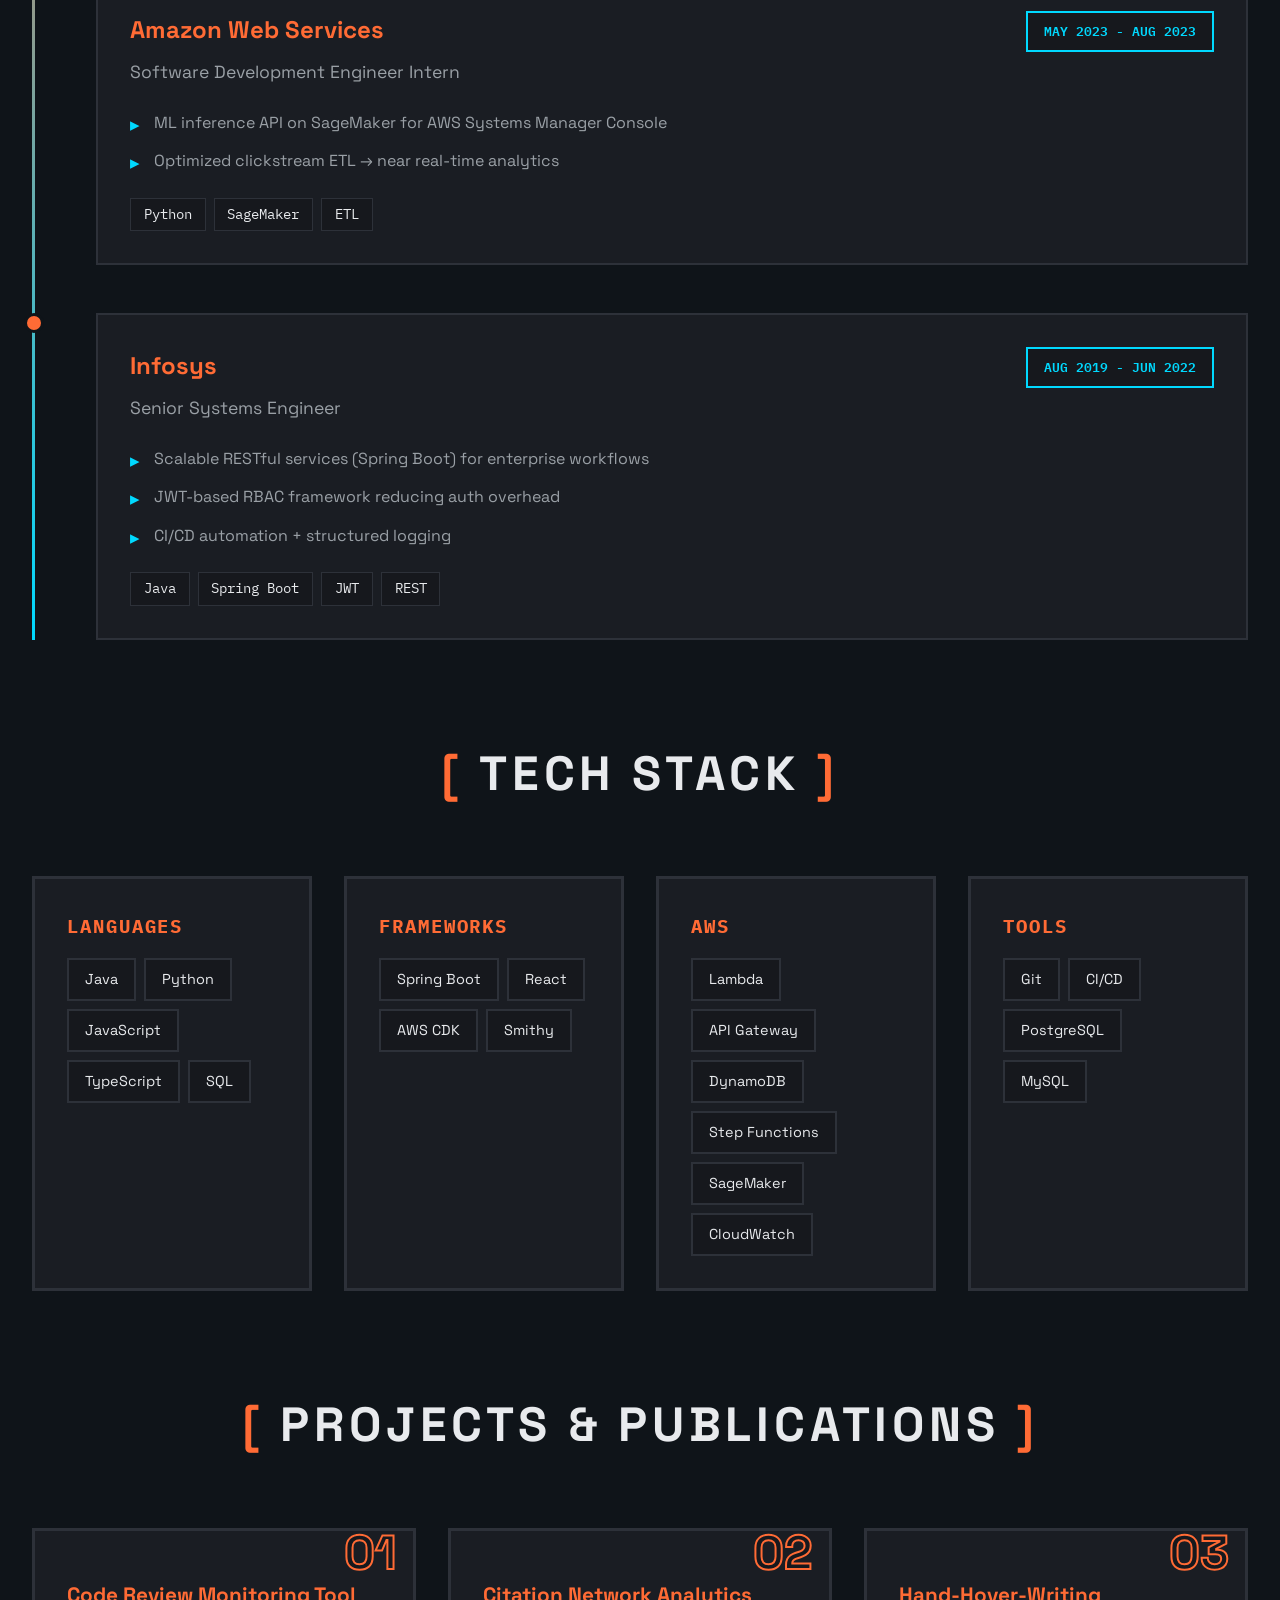
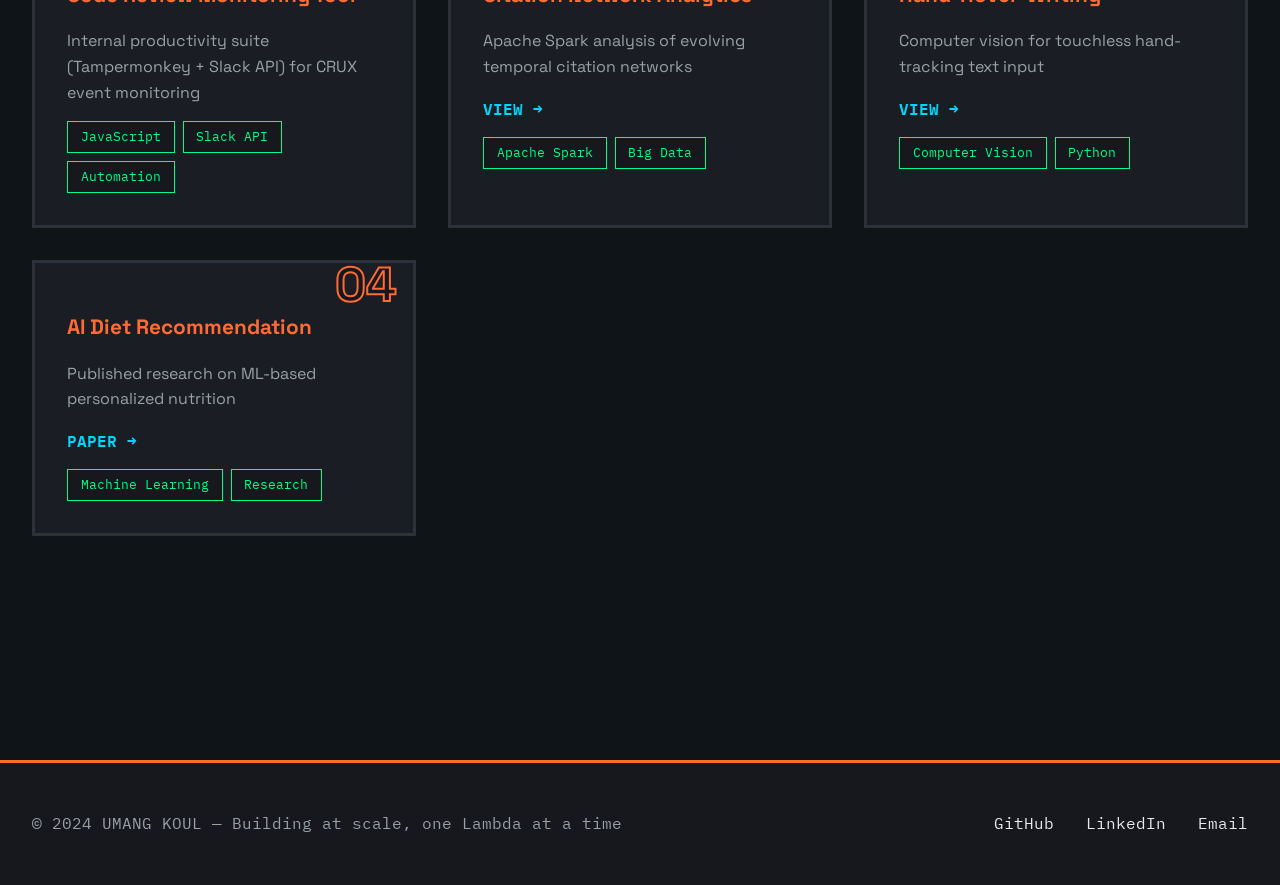
==== commit 99ce2792: "🔥 Retro/brutalist redesign with terminal aesthetics" ====
--- a/index.html
+++ b/index.html
@@ -3,424 +3,220 @@
 <head>
   <meta charset="UTF-8">
   <meta name="viewport" content="width=device-width, initial-scale=1.0">
-  <title>Umang Koul - Software Engineer</title>
-  <link href="https://fonts.googleapis.com/css2?family=Inter:wght@300;400;600;700&display=swap" rel="stylesheet">
-  <style>
-    * {
-      margin: 0;
-      padding: 0;
-      box-sizing: border-box;
-    }
-
-    body {
-      font-family: 'Inter', sans-serif;
-      background: linear-gradient(135deg, #0f0c29, #302b63, #24243e);
-      color: #e0e0e0;
-      line-height: 1.6;
-      overflow-x: hidden;
-    }
-
-    .container {
-      max-width: 1200px;
-      margin: 0 auto;
-      padding: 0 20px;
-    }
-
-    header {
-      min-height: 100vh;
-      display: flex;
-      align-items: center;
-      justify-content: center;
-      text-align: center;
-      position: relative;
-      overflow: hidden;
-    }
-
-    .hero-content {
-      z-index: 2;
-      animation: fadeInUp 1s ease;
-    }
-
-    @keyframes fadeInUp {
-      from {
-        opacity: 0;
-        transform: translateY(30px);
-      }
-      to {
-        opacity: 1;
-        transform: translateY(0);
-      }
-    }
-
-    h1 {
-      font-size: 4rem;
-      font-weight: 700;
-      margin-bottom: 1rem;
-      background: linear-gradient(135deg, #667eea 0%, #764ba2 100%);
-      -webkit-background-clip: text;
-      -webkit-text-fill-color: transparent;
-      background-clip: text;
-    }
-
-    .tagline {
-      font-size: 1.5rem;
-      color: #a0a0a0;
-      margin-bottom: 2rem;
-    }
-
-    .social-links {
-      display: flex;
-      gap: 1.5rem;
-      justify-content: center;
-      margin-top: 2rem;
-    }
-
-    .social-links a {
-      color: #667eea;
-      text-decoration: none;
-      font-size: 1.1rem;
-      padding: 0.8rem 1.5rem;
-      border: 2px solid #667eea;
-      border-radius: 50px;
-      transition: all 0.3s ease;
-    }
-
-    .social-links a:hover {
-      background: #667eea;
-      color: #fff;
-      transform: translateY(-3px);
-      box-shadow: 0 10px 20px rgba(102, 126, 234, 0.3);
-    }
-
-    section {
-      padding: 5rem 0;
-      animation: fadeIn 1s ease;
-    }
-
-    @keyframes fadeIn {
-      from { opacity: 0; }
-      to { opacity: 1; }
-    }
-
-    h2 {
-      font-size: 2.5rem;
-      margin-bottom: 3rem;
-      text-align: center;
-      background: linear-gradient(135deg, #667eea 0%, #764ba2 100%);
-      -webkit-background-clip: text;
-      -webkit-text-fill-color: transparent;
-      background-clip: text;
-    }
-
-    .experience-item, .project-card {
-      background: rgba(255, 255, 255, 0.05);
-      backdrop-filter: blur(10px);
-      border-radius: 20px;
-      padding: 2rem;
-      margin-bottom: 2rem;
-      border: 1px solid rgba(255, 255, 255, 0.1);
-      transition: all 0.3s ease;
-    }
-
-    .experience-item:hover, .project-card:hover {
-      transform: translateY(-5px);
-      box-shadow: 0 20px 40px rgba(102, 126, 234, 0.2);
-      border-color: rgba(102, 126, 234, 0.5);
-    }
-
-    .job-header {
-      display: flex;
-      justify-content: space-between;
-      align-items: flex-start;
-      margin-bottom: 1rem;
-      flex-wrap: wrap;
-    }
-
-    .company {
-      font-size: 1.5rem;
-      font-weight: 700;
-      color: #667eea;
-    }
-
-    .role {
-      font-size: 1.2rem;
-      color: #a0a0a0;
-      margin-bottom: 0.5rem;
-    }
-
-    .location-date {
-      color: #808080;
-      font-size: 0.95rem;
-    }
-
-    .achievements {
-      list-style: none;
-      margin-top: 1rem;
-    }
-
-    .achievements li {
-      padding-left: 1.5rem;
-      margin-bottom: 0.8rem;
-      position: relative;
-    }
-
-    .achievements li:before {
-      content: "▹";
-      position: absolute;
-      left: 0;
-      color: #667eea;
-      font-size: 1.2rem;
-    }
-
-    .skills-grid {
-      display: grid;
-      grid-template-columns: repeat(auto-fit, minmax(250px, 1fr));
-      gap: 1.5rem;
-      margin-top: 2rem;
-    }
-
-    .skill-category {
-      background: rgba(255, 255, 255, 0.05);
-      backdrop-filter: blur(10px);
-      border-radius: 15px;
-      padding: 1.5rem;
-      border: 1px solid rgba(255, 255, 255, 0.1);
-    }
-
-    .skill-category h3 {
-      color: #667eea;
-      margin-bottom: 1rem;
-      font-size: 1.2rem;
-    }
-
-    .skill-tags {
-      display: flex;
-      flex-wrap: wrap;
-      gap: 0.5rem;
-    }
-
-    .skill-tag {
-      background: rgba(102, 126, 234, 0.2);
-      padding: 0.4rem 0.8rem;
-      border-radius: 20px;
-      font-size: 0.9rem;
-      color: #e0e0e0;
-    }
-
-    .project-card h3 {
-      color: #667eea;
-      font-size: 1.4rem;
-      margin-bottom: 1rem;
-    }
-
-    .project-card a {
-      color: #667eea;
-      text-decoration: none;
-      font-weight: 600;
-      transition: color 0.3s ease;
-    }
-
-    .project-card a:hover {
-      color: #764ba2;
-    }
-
-    footer {
-      text-align: center;
-      padding: 3rem 0;
-      color: #808080;
-      border-top: 1px solid rgba(255, 255, 255, 0.1);
-    }
-
-    .scroll-indicator {
-      position: absolute;
-      bottom: 30px;
-      left: 50%;
-      transform: translateX(-50%);
-      animation: bounce 2s infinite;
-      cursor: pointer;
-    }
-
-    .scroll-indicator::before {
-      content: "↓";
-      font-size: 2rem;
-      color: #667eea;
-    }
-
-    @keyframes bounce {
-      0%, 20%, 50%, 80%, 100% {
-        transform: translateX(-50%) translateY(0);
-      }
-      40% {
-        transform: translateX(-50%) translateY(-10px);
-      }
-      60% {
-        transform: translateX(-50%) translateY(-5px);
-      }
-    }
-
-    @media (max-width: 768px) {
-      h1 {
-        font-size: 2.5rem;
-      }
-
-      .tagline {
-        font-size: 1.2rem;
-      }
-
-      .job-header {
-        flex-direction: column;
-      }
-
-      .social-links {
-        flex-direction: column;
-        align-items: center;
-      }
-    }
-  </style>
+  <title>Umang Koul - SDE @ AWS</title>
+  <link href="https://fonts.googleapis.com/css2?family=IBM+Plex+Mono:wght@400;600;700&family=Space+Grotesk:wght@400;600;700&display=swap" rel="stylesheet">
+  <link rel="stylesheet" href="assets/css/style-new.css">
 </head>
 <body>
-  <header>
-    <div class="hero-content">
-      <h1>Umang Koul</h1>
-      <p class="tagline">Software Development Engineer @ AWS</p>
-      <p style="color: #a0a0a0; margin-bottom: 1rem;">Building scalable systems & cloud infrastructure</p>
-      <div class="social-links">
-        <a href="mailto:koulumang@gmail.com">Email</a>
+  <div class="terminal-header">
+    <div class="terminal-buttons">
+      <span class="btn-close"></span>
+      <span class="btn-minimize"></span>
+      <span class="btn-maximize"></span>
+    </div>
+    <div class="terminal-title">umang@aws:~$ portfolio --show</div>
+  </div>
+
+  <nav class="nav-bar">
+    <div class="nav-brand">UK</div>
+    <div class="nav-links">
+      <a href="#about">$ whoami</a>
+      <a href="#experience">$ work</a>
+      <a href="#skills">$ skills</a>
+      <a href="#projects">$ projects</a>
+    </div>
+  </nav>
+
+  <main>
+    <section id="about" class="hero">
+      <div class="glitch-wrapper">
+        <h1 class="glitch" data-text="UMANG KOUL">UMANG KOUL</h1>
+      </div>
+      <div class="hero-subtitle">
+        <span class="typing-effect">Software Development Engineer @ Amazon Web Services</span>
+      </div>
+      <div class="hero-tags">
+        <span class="tag">#Serverless</span>
+        <span class="tag">#PKI</span>
+        <span class="tag">#DistributedSystems</span>
+        <span class="tag">#CloudInfra</span>
+      </div>
+      <div class="cta-buttons">
+        <a href="mailto:koulumang@gmail.com" class="btn-primary">CONTACT</a>
+        <a href="https://github.com/koulumang" target="_blank" class="btn-secondary">GITHUB</a>
+        <a href="https://www.linkedin.com/in/umang-koul/" target="_blank" class="btn-secondary">LINKEDIN</a>
+      </div>
+    </section>
+
+    <section id="experience" class="section">
+      <h2 class="section-title">
+        <span class="title-bracket">[</span>
+        EXPERIENCE
+        <span class="title-bracket">]</span>
+      </h2>
+
+      <div class="timeline">
+        <div class="timeline-item">
+          <div class="timeline-marker"></div>
+          <div class="timeline-content card">
+            <div class="card-header">
+              <div>
+                <h3>Amazon Web Services</h3>
+                <p class="role">Software Development Engineer I</p>
+              </div>
+              <div class="date-badge">JUN 2024 - PRESENT</div>
+            </div>
+            <div class="card-body">
+              <ul class="achievement-list">
+                <li>Led greenfield PKI issuance service (Smithy + Step Functions) → <strong>10K TPS</strong></li>
+                <li>EC2 → Serverless migration → <strong>97% cost reduction</strong></li>
+                <li>Built AWS CDK monitoring constructs for Lambda/API Gateway/DDB</li>
+                <li>JDK 17 migration across <strong>20+ microservices</strong></li>
+                <li>React frontend for CloudWatch 3PI @ <strong>re:Invent 2024</strong></li>
+              </ul>
+              <div class="tech-stack">
+                <span>Java</span><span>Python</span><span>React</span><span>AWS CDK</span><span>Lambda</span><span>DynamoDB</span>
+              </div>
+            </div>
+          </div>
+        </div>
+
+        <div class="timeline-item">
+          <div class="timeline-marker"></div>
+          <div class="timeline-content card">
+            <div class="card-header">
+              <div>
+                <h3>Amazon Web Services</h3>
+                <p class="role">Software Development Engineer Intern</p>
+              </div>
+              <div class="date-badge">MAY 2023 - AUG 2023</div>
+            </div>
+            <div class="card-body">
+              <ul class="achievement-list">
+                <li>ML inference API on SageMaker for AWS Systems Manager Console</li>
+                <li>Optimized clickstream ETL → near real-time analytics</li>
+              </ul>
+              <div class="tech-stack">
+                <span>Python</span><span>SageMaker</span><span>ETL</span>
+              </div>
+            </div>
+          </div>
+        </div>
+
+        <div class="timeline-item">
+          <div class="timeline-marker"></div>
+          <div class="timeline-content card">
+            <div class="card-header">
+              <div>
+                <h3>Infosys</h3>
+                <p class="role">Senior Systems Engineer</p>
+              </div>
+              <div class="date-badge">AUG 2019 - JUN 2022</div>
+            </div>
+            <div class="card-body">
+              <ul class="achievement-list">
+                <li>Scalable RESTful services (Spring Boot) for enterprise workflows</li>
+                <li>JWT-based RBAC framework reducing auth overhead</li>
+                <li>CI/CD automation + structured logging</li>
+              </ul>
+              <div class="tech-stack">
+                <span>Java</span><span>Spring Boot</span><span>JWT</span><span>REST</span>
+              </div>
+            </div>
+          </div>
+        </div>
+      </div>
+    </section>
+
+    <section id="skills" class="section">
+      <h2 class="section-title">
+        <span class="title-bracket">[</span>
+        TECH STACK
+        <span class="title-bracket">]</span>
+      </h2>
+      <div class="skills-grid">
+        <div class="skill-box">
+          <h4>LANGUAGES</h4>
+          <div class="skill-items">
+            <span>Java</span><span>Python</span><span>JavaScript</span><span>TypeScript</span><span>SQL</span>
+          </div>
+        </div>
+        <div class="skill-box">
+          <h4>FRAMEWORKS</h4>
+          <div class="skill-items">
+            <span>Spring Boot</span><span>React</span><span>AWS CDK</span><span>Smithy</span>
+          </div>
+        </div>
+        <div class="skill-box">
+          <h4>AWS</h4>
+          <div class="skill-items">
+            <span>Lambda</span><span>API Gateway</span><span>DynamoDB</span><span>Step Functions</span><span>SageMaker</span><span>CloudWatch</span>
+          </div>
+        </div>
+        <div class="skill-box">
+          <h4>TOOLS</h4>
+          <div class="skill-items">
+            <span>Git</span><span>CI/CD</span><span>PostgreSQL</span><span>MySQL</span>
+          </div>
+        </div>
+      </div>
+    </section>
+
+    <section id="projects" class="section">
+      <h2 class="section-title">
+        <span class="title-bracket">[</span>
+        PROJECTS & PUBLICATIONS
+        <span class="title-bracket">]</span>
+      </h2>
+      <div class="projects-grid">
+        <div class="project-card">
+          <div class="project-number">01</div>
+          <h3>Code Review Monitoring Tool</h3>
+          <p>Internal productivity suite (Tampermonkey + Slack API) for CRUX event monitoring</p>
+          <div class="project-tags">
+            <span>JavaScript</span><span>Slack API</span><span>Automation</span>
+          </div>
+        </div>
+        <div class="project-card">
+          <div class="project-number">02</div>
+          <h3>Citation Network Analytics</h3>
+          <p>Apache Spark analysis of evolving temporal citation networks</p>
+          <a href="https://github.com/koulumang/CSU-CS535" target="_blank" class="project-link">VIEW →</a>
+          <div class="project-tags">
+            <span>Apache Spark</span><span>Big Data</span>
+          </div>
+        </div>
+        <div class="project-card">
+          <div class="project-number">03</div>
+          <h3>Hand-Hover-Writing</h3>
+          <p>Computer vision for touchless hand-tracking text input</p>
+          <a href="https://github.com/koulumang/Hand-Hover-Writing" target="_blank" class="project-link">VIEW →</a>
+          <div class="project-tags">
+            <span>Computer Vision</span><span>Python</span>
+          </div>
+        </div>
+        <div class="project-card">
+          <div class="project-number">04</div>
+          <h3>AI Diet Recommendation</h3>
+          <p>Published research on ML-based personalized nutrition</p>
+          <a href="http://www.ijcseonline.isroset.org/pub_paper/193-IJCSE-06681-55.pdf" target="_blank" class="project-link">PAPER →</a>
+          <div class="project-tags">
+            <span>Machine Learning</span><span>Research</span>
+          </div>
+        </div>
+      </div>
+    </section>
+  </main>
+
+  <footer class="footer">
+    <div class="footer-content">
+      <p>© 2024 UMANG KOUL — Building at scale, one Lambda at a time</p>
+      <div class="footer-links">
         <a href="https://github.com/koulumang" target="_blank">GitHub</a>
         <a href="https://www.linkedin.com/in/umang-koul/" target="_blank">LinkedIn</a>
+        <a href="mailto:koulumang@gmail.com">Email</a>
       </div>
     </div>
-    <div class="scroll-indicator" onclick="document.getElementById('experience').scrollIntoView({behavior: 'smooth'})"></div>
-  </header>
-
-  <div class="container">
-    <section id="experience">
-      <h2>Experience</h2>
-
-      <div class="experience-item">
-        <div class="job-header">
-          <div>
-            <div class="company">Amazon Web Services</div>
-            <div class="role">Software Development Engineer I</div>
-          </div>
-          <div class="location-date">Atlanta, GA • Jun 2024 – Present</div>
-        </div>
-        <ul class="achievements">
-          <li>Led end-to-end design of greenfield PKI-based issuance service using Smithy and AWS Step Functions for asynchronous certificate processing</li>
-          <li>Engineered system to handle 10,000 TPS with distributed idempotency tracking via DynamoDB and chunking strategies for exactly-once execution</li>
-          <li>Orchestrated EC2 to Serverless migration (API Gateway, Lambda) achieving 97% infrastructure cost reduction while maintaining high-burst scalability</li>
-          <li>Developed AWS CDK "Common Constructs" standardizing monitoring for Lambda, API Gateway, and DDB with automated Sev2/Sev3 alarm creation</li>
-          <li>Led JDK 17 migration across 20+ microservice pipelines, resolving integration test failures and modernizing security postures</li>
-          <li>Built React frontend for CloudWatch Third-Party Integrations (3PI) showcased at re:Invent 2024 with Panorama Funnel Reports and trend charts</li>
-        </ul>
-      </div>
-
-      <div class="experience-item">
-        <div class="job-header">
-          <div>
-            <div class="company">Amazon Web Services</div>
-            <div class="role">Software Development Engineer Intern</div>
-          </div>
-          <div class="location-date">Seattle, WA • May 2023 – Aug 2023</div>
-        </div>
-        <ul class="achievements">
-          <li>Built Python-based ML inference API on AWS SageMaker powering intelligent search in AWS Systems Manager Console</li>
-          <li>Optimized large-scale clickstream ETL pipelines, reducing processing latency for near real-time analytics</li>
-        </ul>
-      </div>
-
-      <div class="experience-item">
-        <div class="job-header">
-          <div>
-            <div class="company">Infosys</div>
-            <div class="role">Senior Systems Engineer</div>
-          </div>
-          <div class="location-date">Bangalore, India • Aug 2019 – Jun 2022</div>
-        </div>
-        <ul class="achievements">
-          <li>Designed scalable RESTful backend services using Java and Spring Boot for high-volume enterprise workflows</li>
-          <li>Built low-latency JWT-based RBAC authorization framework securing APIs and reducing authentication overhead</li>
-          <li>Improved system reliability through structured logging, centralized exception handling, and CI/CD automation</li>
-        </ul>
-      </div>
-    </section>
-
-    <section id="skills">
-      <h2>Technical Skills</h2>
-      <div class="skills-grid">
-        <div class="skill-category">
-          <h3>Languages</h3>
-          <div class="skill-tags">
-            <span class="skill-tag">Java</span>
-            <span class="skill-tag">Python</span>
-            <span class="skill-tag">JavaScript</span>
-            <span class="skill-tag">TypeScript</span>
-            <span class="skill-tag">SQL</span>
-          </div>
-        </div>
-        <div class="skill-category">
-          <h3>Frameworks & Tools</h3>
-          <div class="skill-tags">
-            <span class="skill-tag">Spring Boot</span>
-            <span class="skill-tag">React</span>
-            <span class="skill-tag">AWS CDK</span>
-            <span class="skill-tag">Smithy</span>
-            <span class="skill-tag">REST APIs</span>
-          </div>
-        </div>
-        <div class="skill-category">
-          <h3>AWS Services</h3>
-          <div class="skill-tags">
-            <span class="skill-tag">Lambda</span>
-            <span class="skill-tag">API Gateway</span>
-            <span class="skill-tag">DynamoDB</span>
-            <span class="skill-tag">Step Functions</span>
-            <span class="skill-tag">SageMaker</span>
-            <span class="skill-tag">CloudWatch</span>
-          </div>
-        </div>
-        <div class="skill-category">
-          <h3>DevOps & Databases</h3>
-          <div class="skill-tags">
-            <span class="skill-tag">Git</span>
-            <span class="skill-tag">CI/CD</span>
-            <span class="skill-tag">PostgreSQL</span>
-            <span class="skill-tag">MySQL</span>
-          </div>
-        </div>
-      </div>
-    </section>
-
-    <section id="projects">
-      <h2>Projects & Publications</h2>
-
-      <div class="project-card">
-        <h3>Automated Code Review Monitoring Tooling</h3>
-        <p>Developed internal productivity suite using Tampermonkey and Slack API to monitor pending CRUX events, increasing merge velocity across the team.</p>
-      </div>
-
-      <div class="project-card">
-        <h3>Explorative Analytics of Citation Networks</h3>
-        <p>Performed large-scale computations to investigate growth patterns of citation networks using Apache Spark, analyzing continuously evolving temporal networks.</p>
-        <p><a href="https://github.com/koulumang/CSU-CS535/tree/main/Explorative%20Analytics%20of%20an%20Evolving%20Citation%20Network%20using%20Apache%20Spark" target="_blank">View on GitHub →</a></p>
-      </div>
-
-      <div class="project-card">
-        <h3>Hand-Hover-Writing</h3>
-        <p>Computer vision program enabling users to write by hovering their hand over a surface, tracking hand movements and converting them into digital text.</p>
-        <p><a href="https://github.com/koulumang/Hand-Hover-Writing" target="_blank">View on GitHub →</a></p>
-      </div>
-
-      <div class="project-card">
-        <h3>AI-Based Diet Recommendation System</h3>
-        <p>Published research introducing an AI dietitian that provides personalized diet recommendations based on physical characteristics and daily routines.</p>
-        <p><a href="http://www.ijcseonline.isroset.org/pub_paper/193-IJCSE-06681-55.pdf" target="_blank">Read Paper →</a></p>
-      </div>
-    </section>
-  </div>
-
-  <footer>
-    <p>&copy; 2024 Umang Koul. Built with passion for clean code and scalable systems.</p>
   </footer>
 </body>
 </html>
--- a/assets/css/style-new.css
+++ b/assets/css/style-new.css
@@ -0,0 +1,614 @@
+:root {
+  --bg-primary: #0f1419;
+  --bg-secondary: #16181d;
+  --bg-card: #1a1d23;
+  --accent-orange: #ff6b35;
+  --accent-cyan: #00d9ff;
+  --accent-green: #00ff88;
+  --text-primary: #e8eaed;
+  --text-secondary: #9aa0a6;
+  --border-color: #2d3139;
+  --aws-orange: #ff9900;
+  --aws-blue: #232f3e;
+}
+
+* {
+  margin: 0;
+  padding: 0;
+  box-sizing: border-box;
+}
+
+body {
+  font-family: 'Space Grotesk', sans-serif;
+  background: var(--bg-primary);
+  color: var(--text-primary);
+  line-height: 1.6;
+  overflow-x: hidden;
+}
+
+.terminal-header {
+  background: var(--bg-secondary);
+  padding: 0.8rem 1rem;
+  display: flex;
+  align-items: center;
+  gap: 1rem;
+  border-bottom: 2px solid var(--accent-orange);
+  position: sticky;
+  top: 0;
+  z-index: 100;
+}
+
+.terminal-buttons {
+  display: flex;
+  gap: 0.5rem;
+}
+
+.terminal-buttons span {
+  width: 12px;
+  height: 12px;
+  border-radius: 50%;
+  display: block;
+}
+
+.btn-close { background: #ff5f56; }
+.btn-minimize { background: #ffbd2e; }
+.btn-maximize { background: #27c93f; }
+
+.terminal-title {
+  font-family: 'IBM Plex Mono', monospace;
+  font-size: 0.9rem;
+  color: var(--accent-cyan);
+}
+
+.nav-bar {
+  background: var(--bg-secondary);
+  padding: 1rem 2rem;
+  display: flex;
+  justify-content: space-between;
+  align-items: center;
+  border-bottom: 1px solid var(--border-color);
+  position: sticky;
+  top: 48px;
+  z-index: 99;
+}
+
+.nav-brand {
+  font-size: 1.5rem;
+  font-weight: 700;
+  color: var(--accent-orange);
+  border: 3px solid var(--accent-orange);
+  padding: 0.3rem 0.8rem;
+}
+
+.nav-links {
+  display: flex;
+  gap: 2rem;
+}
+
+.nav-links a {
+  color: var(--text-primary);
+  text-decoration: none;
+  font-family: 'IBM Plex Mono', monospace;
+  font-size: 0.9rem;
+  transition: color 0.2s;
+  position: relative;
+}
+
+.nav-links a:hover {
+  color: var(--accent-orange);
+}
+
+.nav-links a::before {
+  content: '';
+  position: absolute;
+  bottom: -5px;
+  left: 0;
+  width: 0;
+  height: 2px;
+  background: var(--accent-orange);
+  transition: width 0.3s;
+}
+
+.nav-links a:hover::before {
+  width: 100%;
+}
+
+main {
+  max-width: 1400px;
+  margin: 0 auto;
+  padding: 2rem;
+}
+
+.hero {
+  min-height: 80vh;
+  display: flex;
+  flex-direction: column;
+  justify-content: center;
+  align-items: center;
+  text-align: center;
+  position: relative;
+  padding: 4rem 2rem;
+}
+
+.glitch-wrapper {
+  margin-bottom: 2rem;
+}
+
+.glitch {
+  font-size: clamp(3rem, 10vw, 7rem);
+  font-weight: 700;
+  text-transform: uppercase;
+  position: relative;
+  color: var(--text-primary);
+  letter-spacing: 0.1em;
+  animation: glitch-skew 1s infinite;
+}
+
+.glitch::before,
+.glitch::after {
+  content: attr(data-text);
+  position: absolute;
+  top: 0;
+  left: 0;
+  width: 100%;
+  height: 100%;
+}
+
+.glitch::before {
+  left: 2px;
+  text-shadow: -2px 0 var(--accent-cyan);
+  clip: rect(44px, 450px, 56px, 0);
+  animation: glitch-anim 5s infinite linear alternate-reverse;
+}
+
+.glitch::after {
+  left: -2px;
+  text-shadow: -2px 0 var(--accent-orange);
+  clip: rect(44px, 450px, 56px, 0);
+  animation: glitch-anim2 5s infinite linear alternate-reverse;
+}
+
+@keyframes glitch-anim {
+  0% { clip: rect(10px, 9999px, 31px, 0); }
+  20% { clip: rect(70px, 9999px, 71px, 0); }
+  40% { clip: rect(30px, 9999px, 130px, 0); }
+  60% { clip: rect(90px, 9999px, 140px, 0); }
+  80% { clip: rect(50px, 9999px, 20px, 0); }
+  100% { clip: rect(60px, 9999px, 80px, 0); }
+}
+
+@keyframes glitch-anim2 {
+  0% { clip: rect(65px, 9999px, 119px, 0); }
+  20% { clip: rect(90px, 9999px, 10px, 0); }
+  40% { clip: rect(40px, 9999px, 66px, 0); }
+  60% { clip: rect(25px, 9999px, 30px, 0); }
+  80% { clip: rect(95px, 9999px, 120px, 0); }
+  100% { clip: rect(15px, 9999px, 85px, 0); }
+}
+
+@keyframes glitch-skew {
+  0% { transform: skew(0deg); }
+  10% { transform: skew(-2deg); }
+  20% { transform: skew(2deg); }
+  30% { transform: skew(0deg); }
+  100% { transform: skew(0deg); }
+}
+
+.hero-subtitle {
+  font-size: clamp(1rem, 3vw, 1.5rem);
+  color: var(--text-secondary);
+  margin-bottom: 2rem;
+  font-family: 'IBM Plex Mono', monospace;
+}
+
+.typing-effect {
+  border-right: 2px solid var(--accent-orange);
+  padding-right: 5px;
+  animation: blink 0.7s infinite;
+}
+
+@keyframes blink {
+  50% { border-color: transparent; }
+}
+
+.hero-tags {
+  display: flex;
+  gap: 1rem;
+  flex-wrap: wrap;
+  justify-content: center;
+  margin-bottom: 3rem;
+}
+
+.tag {
+  background: var(--bg-card);
+  color: var(--accent-cyan);
+  padding: 0.5rem 1rem;
+  border: 2px solid var(--accent-cyan);
+  font-family: 'IBM Plex Mono', monospace;
+  font-size: 0.85rem;
+  text-transform: uppercase;
+  letter-spacing: 0.05em;
+}
+
+.cta-buttons {
+  display: flex;
+  gap: 1rem;
+  flex-wrap: wrap;
+  justify-content: center;
+}
+
+.btn-primary,
+.btn-secondary {
+  padding: 1rem 2rem;
+  text-decoration: none;
+  font-weight: 600;
+  text-transform: uppercase;
+  letter-spacing: 0.1em;
+  transition: all 0.3s;
+  border: 3px solid;
+  font-size: 0.9rem;
+}
+
+.btn-primary {
+  background: var(--accent-orange);
+  color: var(--bg-primary);
+  border-color: var(--accent-orange);
+}
+
+.btn-primary:hover {
+  background: transparent;
+  color: var(--accent-orange);
+  transform: translate(-4px, -4px);
+  box-shadow: 4px 4px 0 var(--accent-orange);
+}
+
+.btn-secondary {
+  background: transparent;
+  color: var(--text-primary);
+  border-color: var(--text-primary);
+}
+
+.btn-secondary:hover {
+  background: var(--text-primary);
+  color: var(--bg-primary);
+  transform: translate(-4px, -4px);
+  box-shadow: 4px 4px 0 var(--text-primary);
+}
+
+.section {
+  margin: 6rem 0;
+}
+
+.section-title {
+  font-size: clamp(2rem, 5vw, 3rem);
+  text-align: center;
+  margin-bottom: 4rem;
+  text-transform: uppercase;
+  letter-spacing: 0.1em;
+}
+
+.title-bracket {
+  color: var(--accent-orange);
+  font-weight: 700;
+}
+
+.timeline {
+  position: relative;
+  padding-left: 2rem;
+}
+
+.timeline::before {
+  content: '';
+  position: absolute;
+  left: 0;
+  top: 0;
+  bottom: 0;
+  width: 3px;
+  background: linear-gradient(to bottom, var(--accent-orange), var(--accent-cyan));
+}
+
+.timeline-item {
+  position: relative;
+  margin-bottom: 3rem;
+}
+
+.timeline-marker {
+  position: absolute;
+  left: -2.5rem;
+  top: 0;
+  width: 20px;
+  height: 20px;
+  background: var(--accent-orange);
+  border: 3px solid var(--bg-primary);
+  border-radius: 50%;
+  z-index: 2;
+}
+
+.timeline-content {
+  margin-left: 2rem;
+}
+
+.card {
+  background: var(--bg-card);
+  border: 2px solid var(--border-color);
+  padding: 2rem;
+  transition: all 0.3s;
+  position: relative;
+}
+
+.card:hover {
+  border-color: var(--accent-orange);
+  transform: translate(-4px, -4px);
+  box-shadow: 4px 4px 0 var(--accent-orange);
+}
+
+.card-header {
+  display: flex;
+  justify-content: space-between;
+  align-items: flex-start;
+  margin-bottom: 1.5rem;
+  flex-wrap: wrap;
+  gap: 1rem;
+}
+
+.card-header h3 {
+  font-size: 1.5rem;
+  color: var(--accent-orange);
+  margin-bottom: 0.5rem;
+}
+
+.role {
+  color: var(--text-secondary);
+  font-size: 1.1rem;
+}
+
+.date-badge {
+  background: var(--bg-secondary);
+  color: var(--accent-cyan);
+  padding: 0.5rem 1rem;
+  border: 2px solid var(--accent-cyan);
+  font-family: 'IBM Plex Mono', monospace;
+  font-size: 0.8rem;
+  font-weight: 600;
+  white-space: nowrap;
+}
+
+.achievement-list {
+  list-style: none;
+  margin-bottom: 1.5rem;
+}
+
+.achievement-list li {
+  padding-left: 1.5rem;
+  margin-bottom: 0.8rem;
+  position: relative;
+  color: var(--text-secondary);
+}
+
+.achievement-list li::before {
+  content: '▸';
+  position: absolute;
+  left: 0;
+  color: var(--accent-cyan);
+  font-size: 1.2rem;
+}
+
+.achievement-list strong {
+  color: var(--accent-orange);
+  font-weight: 600;
+}
+
+.tech-stack {
+  display: flex;
+  flex-wrap: wrap;
+  gap: 0.5rem;
+}
+
+.tech-stack span {
+  background: var(--bg-secondary);
+  color: var(--text-primary);
+  padding: 0.3rem 0.8rem;
+  border: 1px solid var(--border-color);
+  font-size: 0.85rem;
+  font-family: 'IBM Plex Mono', monospace;
+}
+
+.skills-grid {
+  display: grid;
+  grid-template-columns: repeat(auto-fit, minmax(280px, 1fr));
+  gap: 2rem;
+}
+
+.skill-box {
+  background: var(--bg-card);
+  border: 3px solid var(--border-color);
+  padding: 2rem;
+  transition: all 0.3s;
+}
+
+.skill-box:hover {
+  border-color: var(--accent-cyan);
+  transform: translate(-4px, -4px);
+  box-shadow: 4px 4px 0 var(--accent-cyan);
+}
+
+.skill-box h4 {
+  color: var(--accent-orange);
+  font-size: 1.2rem;
+  margin-bottom: 1rem;
+  font-family: 'IBM Plex Mono', monospace;
+  letter-spacing: 0.1em;
+}
+
+.skill-items {
+  display: flex;
+  flex-wrap: wrap;
+  gap: 0.5rem;
+}
+
+.skill-items span {
+  background: var(--bg-secondary);
+  color: var(--text-primary);
+  padding: 0.5rem 1rem;
+  border: 2px solid var(--border-color);
+  font-size: 0.9rem;
+  transition: all 0.2s;
+}
+
+.skill-items span:hover {
+  border-color: var(--accent-cyan);
+  color: var(--accent-cyan);
+}
+
+.projects-grid {
+  display: grid;
+  grid-template-columns: repeat(auto-fit, minmax(300px, 1fr));
+  gap: 2rem;
+}
+
+.project-card {
+  background: var(--bg-card);
+  border: 3px solid var(--border-color);
+  padding: 2rem;
+  position: relative;
+  transition: all 0.3s;
+}
+
+.project-card:hover {
+  border-color: var(--accent-green);
+  transform: translate(-4px, -4px);
+  box-shadow: 4px 4px 0 var(--accent-green);
+}
+
+.project-number {
+  position: absolute;
+  top: -1rem;
+  right: 1rem;
+  font-size: 3rem;
+  font-weight: 700;
+  color: var(--bg-secondary);
+  -webkit-text-stroke: 2px var(--accent-orange);
+}
+
+.project-card h3 {
+  color: var(--accent-orange);
+  font-size: 1.3rem;
+  margin-bottom: 1rem;
+  margin-top: 1rem;
+}
+
+.project-card p {
+  color: var(--text-secondary);
+  margin-bottom: 1rem;
+  line-height: 1.6;
+}
+
+.project-link {
+  color: var(--accent-cyan);
+  text-decoration: none;
+  font-weight: 600;
+  font-family: 'IBM Plex Mono', monospace;
+  display: inline-block;
+  margin-bottom: 1rem;
+  transition: color 0.2s;
+}
+
+.project-link:hover {
+  color: var(--accent-green);
+}
+
+.project-tags {
+  display: flex;
+  flex-wrap: wrap;
+  gap: 0.5rem;
+}
+
+.project-tags span {
+  background: var(--bg-secondary);
+  color: var(--accent-green);
+  padding: 0.3rem 0.8rem;
+  border: 1px solid var(--accent-green);
+  font-size: 0.8rem;
+  font-family: 'IBM Plex Mono', monospace;
+}
+
+.footer {
+  background: var(--bg-secondary);
+  border-top: 3px solid var(--accent-orange);
+  padding: 3rem 2rem;
+  margin-top: 6rem;
+}
+
+.footer-content {
+  max-width: 1400px;
+  margin: 0 auto;
+  display: flex;
+  justify-content: space-between;
+  align-items: center;
+  flex-wrap: wrap;
+  gap: 2rem;
+}
+
+.footer-content p {
+  color: var(--text-secondary);
+  font-family: 'IBM Plex Mono', monospace;
+}
+
+.footer-links {
+  display: flex;
+  gap: 2rem;
+}
+
+.footer-links a {
+  color: var(--text-primary);
+  text-decoration: none;
+  font-family: 'IBM Plex Mono', monospace;
+  transition: color 0.2s;
+}
+
+.footer-links a:hover {
+  color: var(--accent-orange);
+}
+
+@media (max-width: 768px) {
+  .nav-links {
+    gap: 1rem;
+    font-size: 0.8rem;
+  }
+  
+  .hero {
+    padding: 2rem 1rem;
+  }
+  
+  .cta-buttons {
+    flex-direction: column;
+    width: 100%;
+  }
+  
+  .btn-primary,
+  .btn-secondary {
+    width: 100%;
+    text-align: center;
+  }
+  
+  .timeline {
+    padding-left: 1rem;
+  }
+  
+  .timeline-marker {
+    left: -1.5rem;
+  }
+  
+  .timeline-content {
+    margin-left: 1rem;
+  }
+  
+  .card-header {
+    flex-direction: column;
+  }
+  
+  .footer-content {
+    flex-direction: column;
+    text-align: center;
+  }
+}
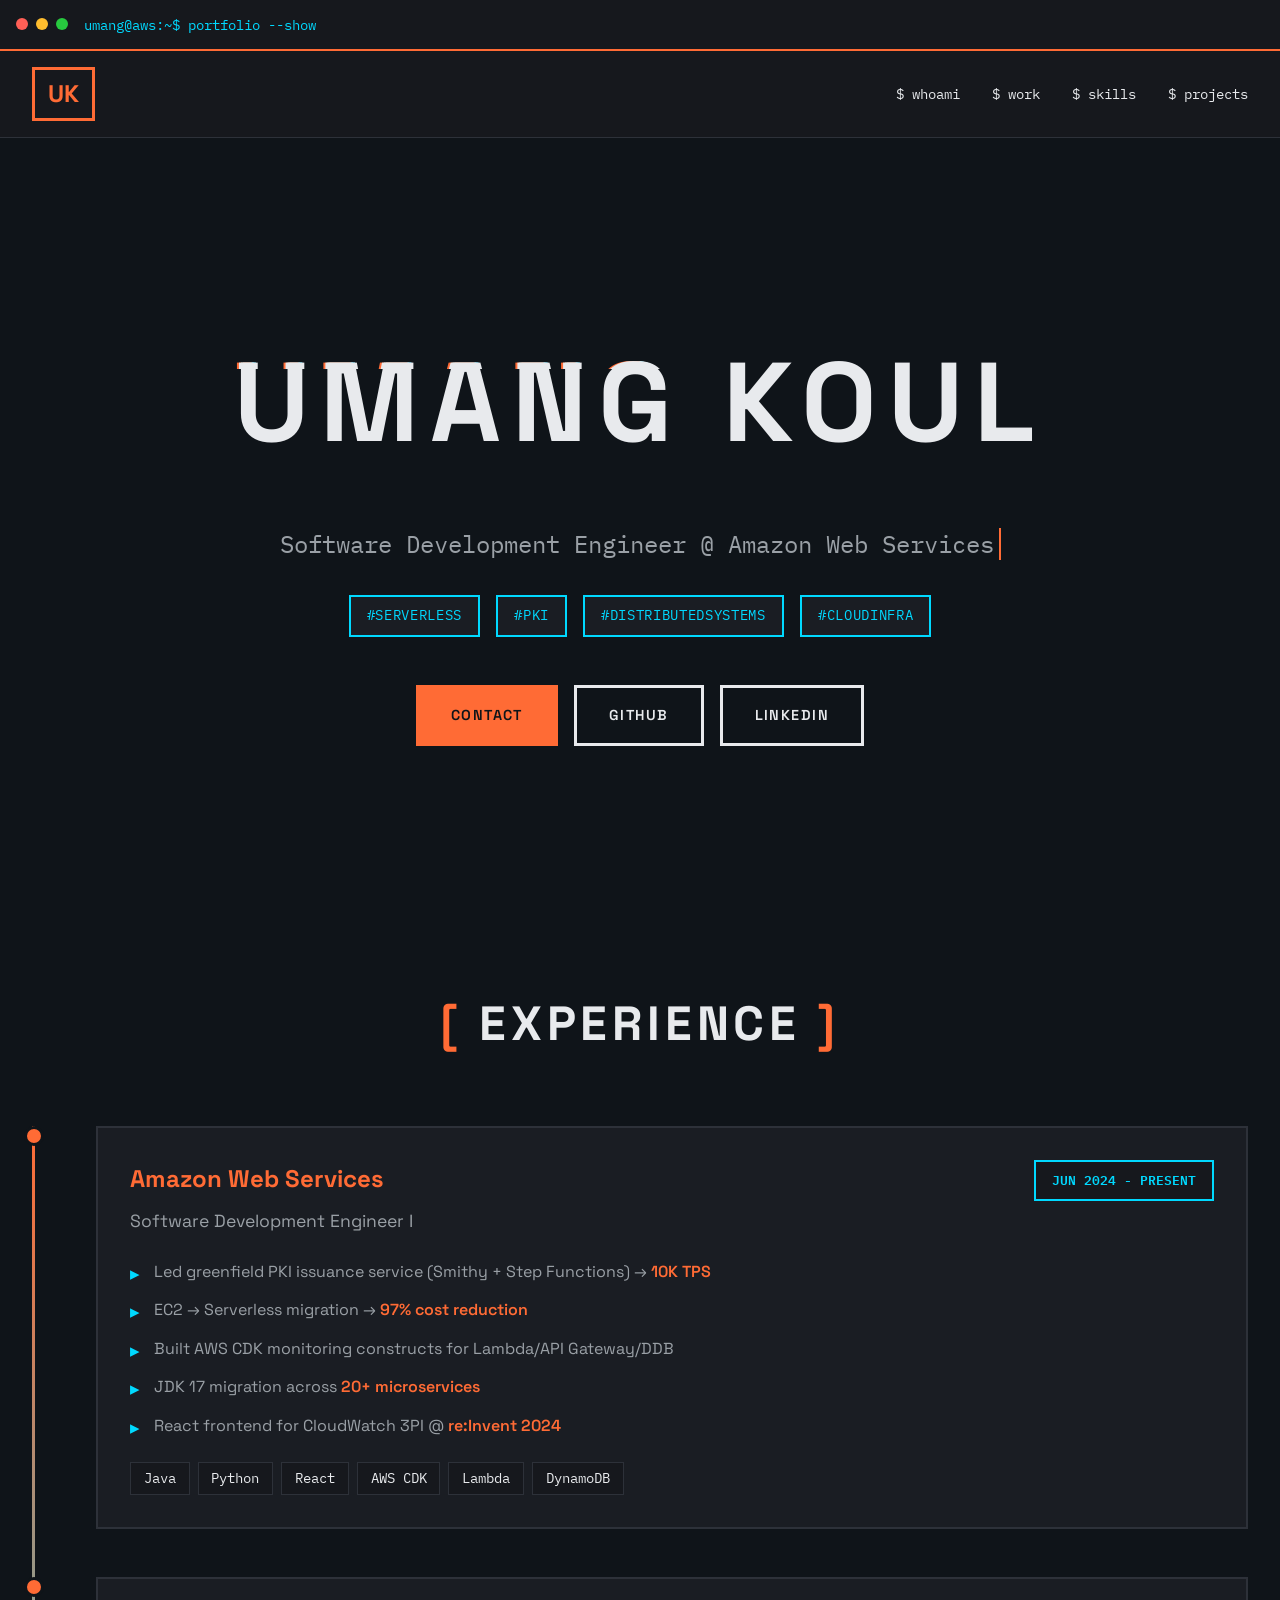
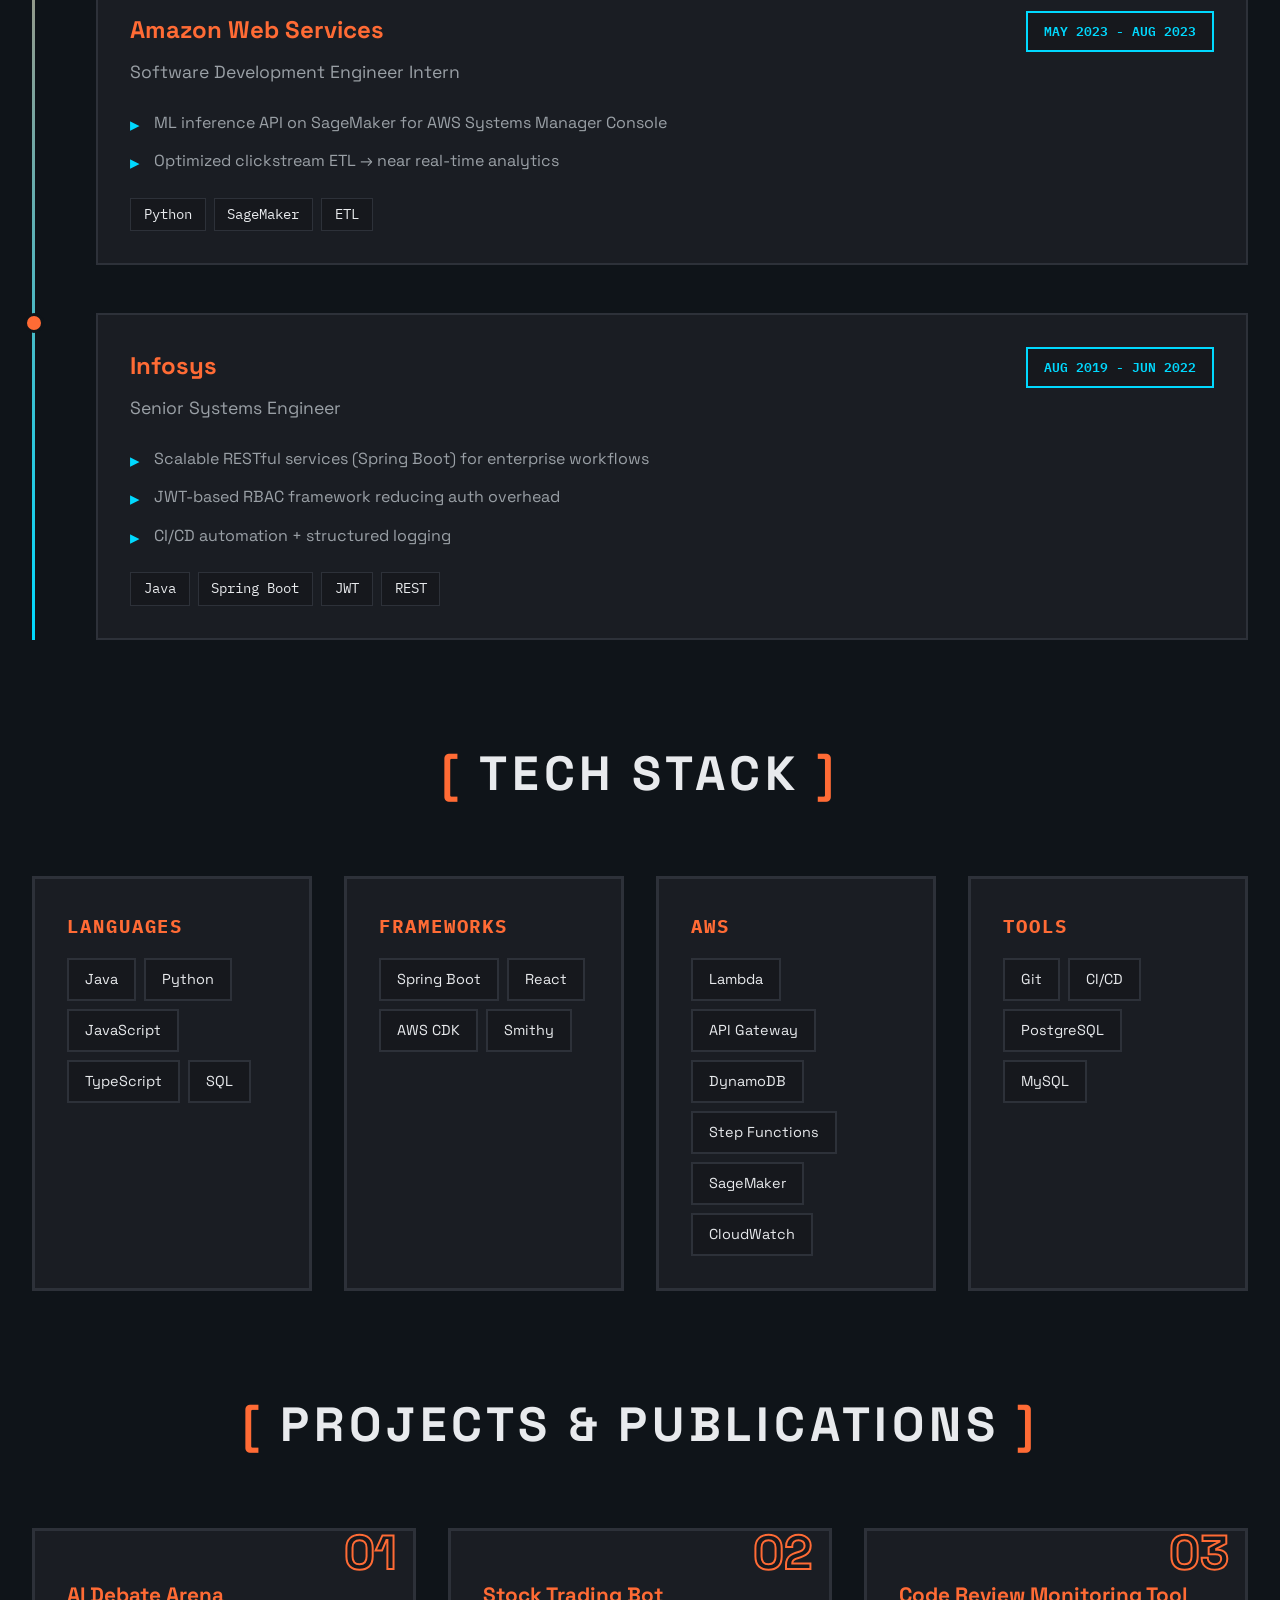
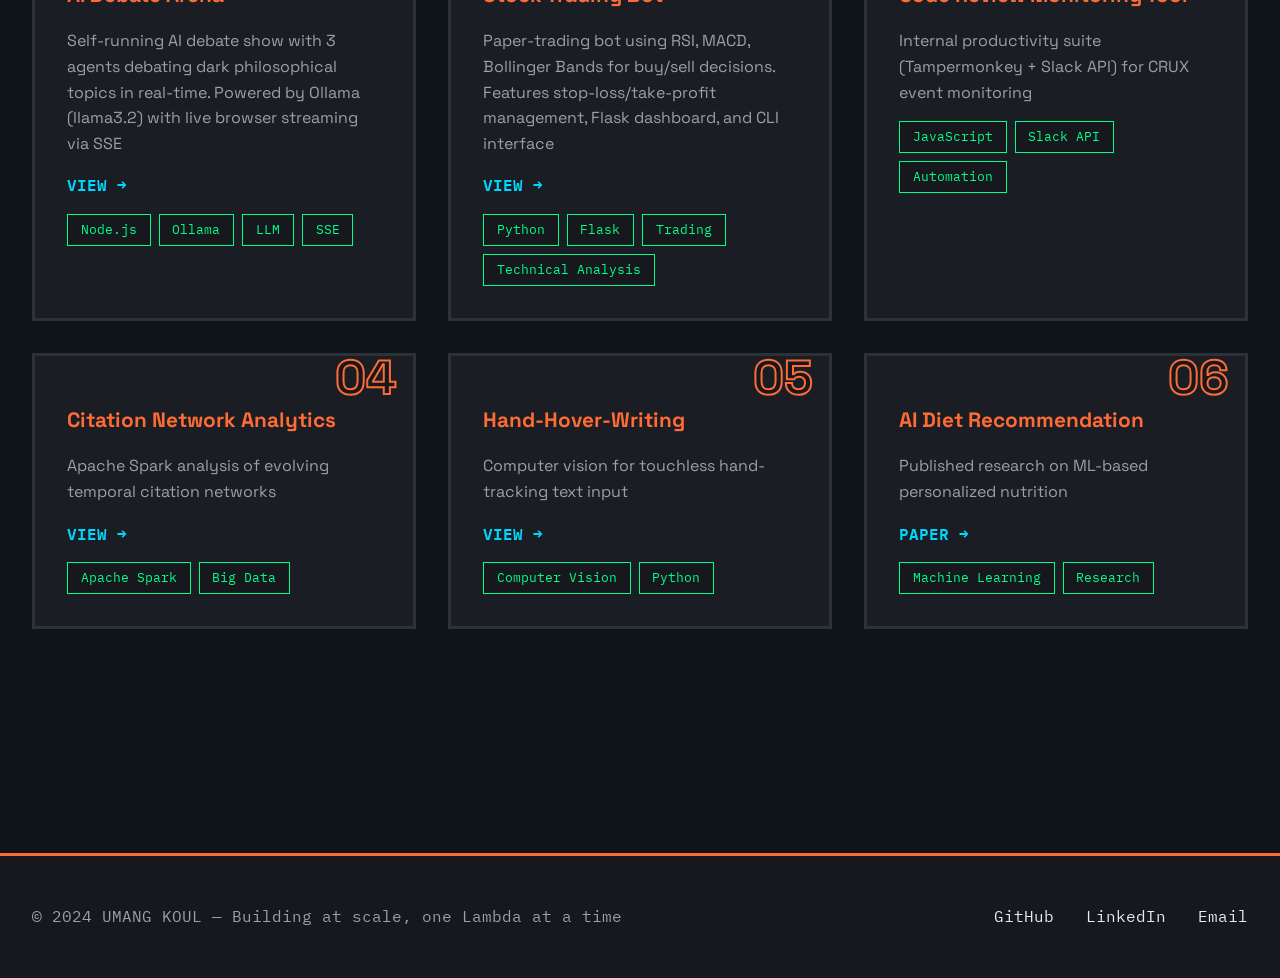
==== commit 43f794b5: "Add AI Debate Arena and Stock Trading Bot projects" ====
--- a/index.html
+++ b/index.html
@@ -171,6 +171,24 @@
       <div class="projects-grid">
         <div class="project-card">
           <div class="project-number">01</div>
+          <h3>AI Debate Arena</h3>
+          <p>Self-running AI debate show with 3 agents debating dark philosophical topics in real-time. Powered by Ollama (llama3.2) with live browser streaming via SSE</p>
+          <a href="https://github.com/koulumang/ai-debate-arena" target="_blank" class="project-link">VIEW →</a>
+          <div class="project-tags">
+            <span>Node.js</span><span>Ollama</span><span>LLM</span><span>SSE</span>
+          </div>
+        </div>
+        <div class="project-card">
+          <div class="project-number">02</div>
+          <h3>Stock Trading Bot</h3>
+          <p>Paper-trading bot using RSI, MACD, Bollinger Bands for buy/sell decisions. Features stop-loss/take-profit management, Flask dashboard, and CLI interface</p>
+          <a href="https://github.com/koulumang/stock-trading-bot" target="_blank" class="project-link">VIEW →</a>
+          <div class="project-tags">
+            <span>Python</span><span>Flask</span><span>Trading</span><span>Technical Analysis</span>
+          </div>
+        </div>
+        <div class="project-card">
+          <div class="project-number">03</div>
           <h3>Code Review Monitoring Tool</h3>
           <p>Internal productivity suite (Tampermonkey + Slack API) for CRUX event monitoring</p>
           <div class="project-tags">
@@ -178,7 +196,7 @@
           </div>
         </div>
         <div class="project-card">
-          <div class="project-number">02</div>
+          <div class="project-number">04</div>
           <h3>Citation Network Analytics</h3>
           <p>Apache Spark analysis of evolving temporal citation networks</p>
           <a href="https://github.com/koulumang/CSU-CS535" target="_blank" class="project-link">VIEW →</a>
@@ -187,7 +205,7 @@
           </div>
         </div>
         <div class="project-card">
-          <div class="project-number">03</div>
+          <div class="project-number">05</div>
           <h3>Hand-Hover-Writing</h3>
           <p>Computer vision for touchless hand-tracking text input</p>
           <a href="https://github.com/koulumang/Hand-Hover-Writing" target="_blank" class="project-link">VIEW →</a>
@@ -196,7 +214,7 @@
           </div>
         </div>
         <div class="project-card">
-          <div class="project-number">04</div>
+          <div class="project-number">06</div>
           <h3>AI Diet Recommendation</h3>
           <p>Published research on ML-based personalized nutrition</p>
           <a href="http://www.ijcseonline.isroset.org/pub_paper/193-IJCSE-06681-55.pdf" target="_blank" class="project-link">PAPER →</a>
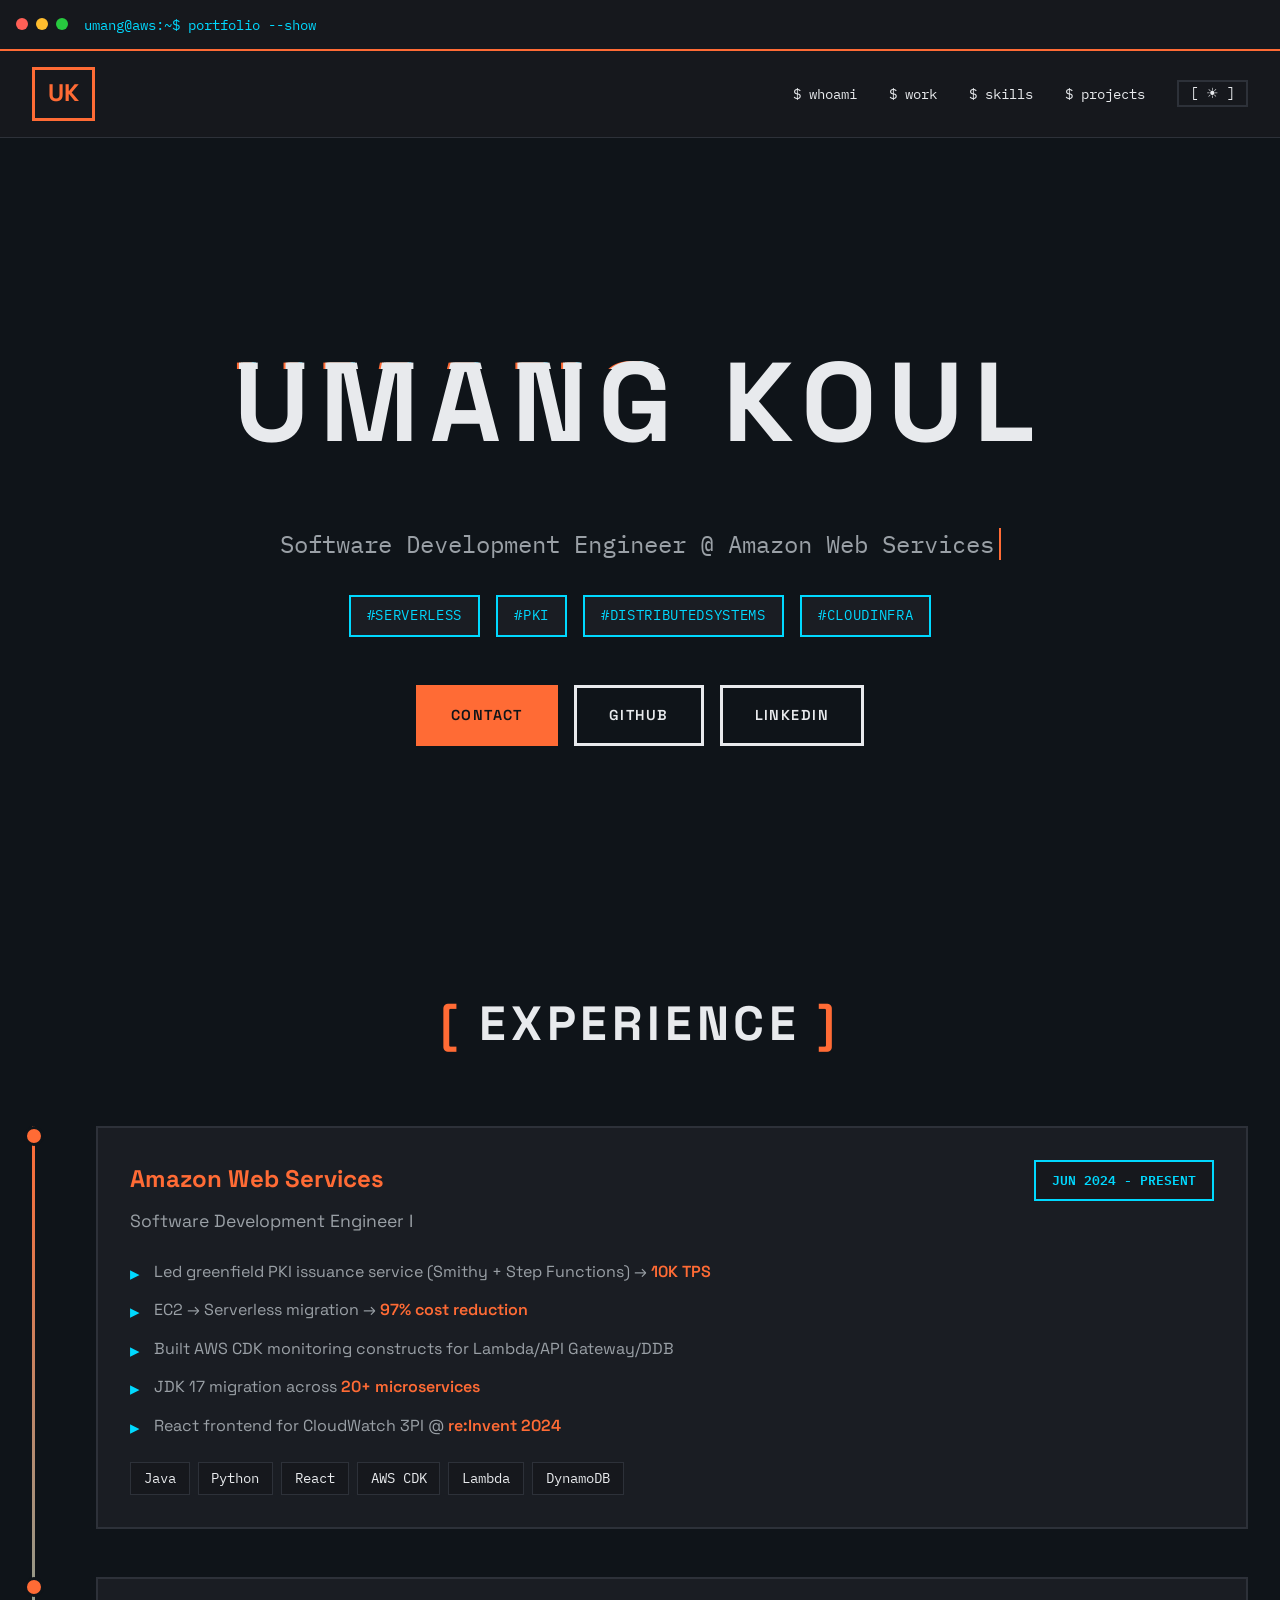
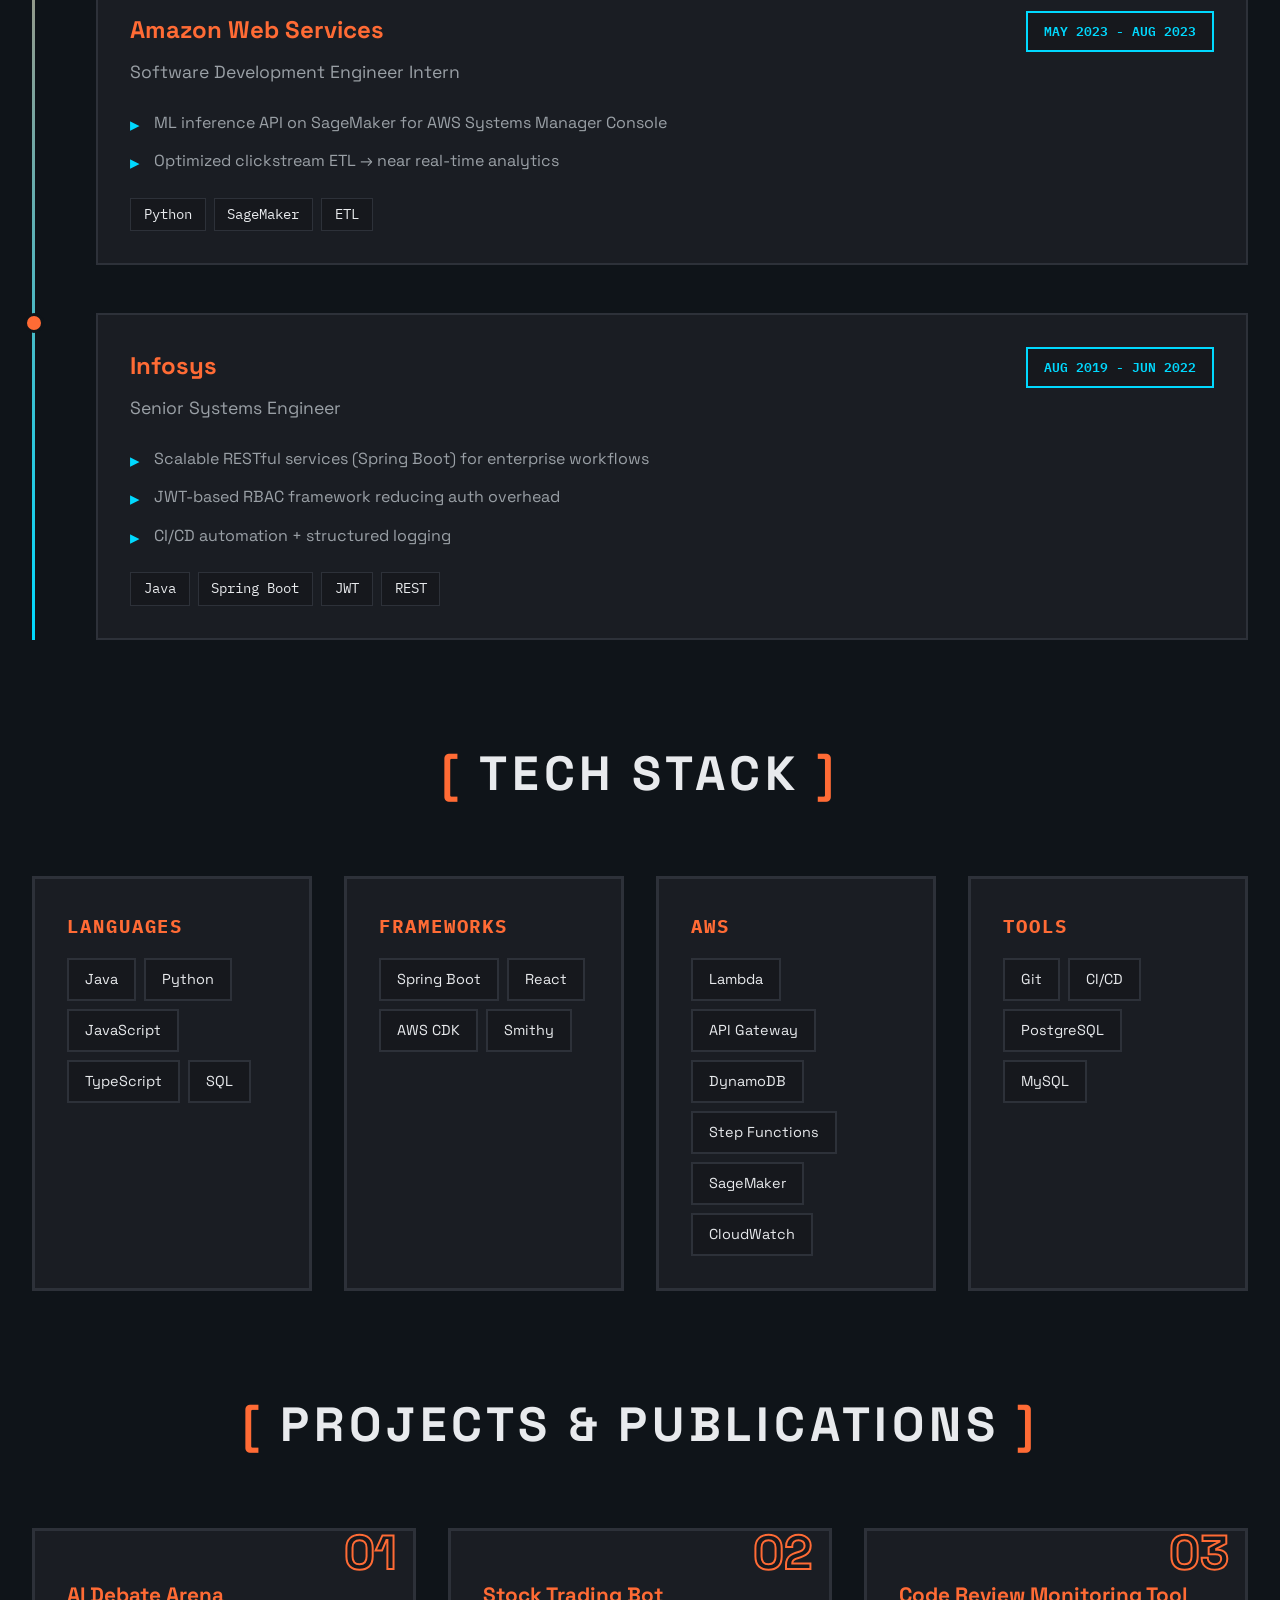
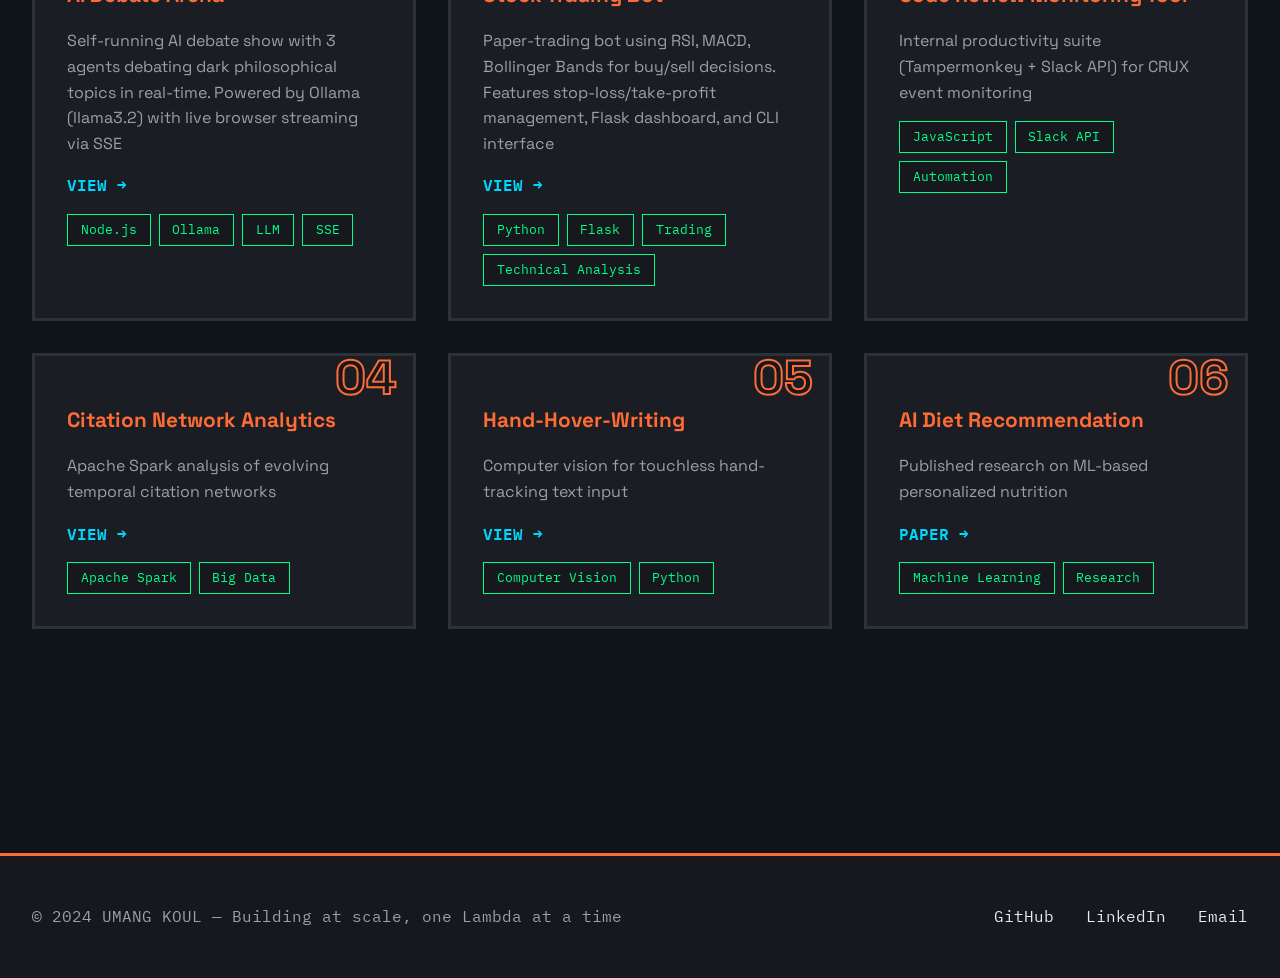
==== commit 0d00c7fd: "fix: remove dead script.js and add terminal-style dark/light mode toggle" ====
--- a/index.html
+++ b/index.html
@@ -24,6 +24,7 @@
       <a href="#experience">$ work</a>
       <a href="#skills">$ skills</a>
       <a href="#projects">$ projects</a>
+      <button class="theme-toggle" id="theme-toggle" aria-label="Toggle light/dark theme">[ ☀ ]</button>
     </div>
   </nav>
 
@@ -226,6 +227,29 @@
     </section>
   </main>
 
+  <script>
+    (function () {
+      var btn = document.getElementById('theme-toggle');
+      var saved = localStorage.getItem('theme');
+      if (saved === 'light') {
+        document.documentElement.setAttribute('data-theme', 'light');
+        btn.textContent = '[ ☾ ]';
+      }
+      btn.addEventListener('click', function () {
+        var isLight = document.documentElement.getAttribute('data-theme') === 'light';
+        if (isLight) {
+          document.documentElement.removeAttribute('data-theme');
+          localStorage.setItem('theme', 'dark');
+          btn.textContent = '[ ☀ ]';
+        } else {
+          document.documentElement.setAttribute('data-theme', 'light');
+          localStorage.setItem('theme', 'light');
+          btn.textContent = '[ ☾ ]';
+        }
+      });
+    })();
+  </script>
+
   <footer class="footer">
     <div class="footer-content">
       <p>© 2024 UMANG KOUL — Building at scale, one Lambda at a time</p>
--- a/assets/css/style-new.css
+++ b/assets/css/style-new.css
@@ -12,6 +12,15 @@
   --aws-blue: #232f3e;
 }
 
+[data-theme="light"] {
+  --bg-primary: #f5f0e8;
+  --bg-secondary: #e8e2d5;
+  --bg-card: #ede7da;
+  --text-primary: #1a1d23;
+  --text-secondary: #5a6070;
+  --border-color: #c8bfb0;
+}
+
 * {
   margin: 0;
   padding: 0;
@@ -83,6 +92,24 @@
 .nav-links {
   display: flex;
   gap: 2rem;
+  align-items: center;
+}
+
+.theme-toggle {
+  background: none;
+  border: 2px solid var(--border-color);
+  color: var(--text-primary);
+  font-family: 'IBM Plex Mono', monospace;
+  font-size: 0.85rem;
+  padding: 0.3rem 0.7rem;
+  cursor: pointer;
+  transition: border-color 0.2s, color 0.2s;
+  line-height: 1;
+}
+
+.theme-toggle:hover {
+  border-color: var(--accent-orange);
+  color: var(--accent-orange);
 }
 
 .nav-links a {
